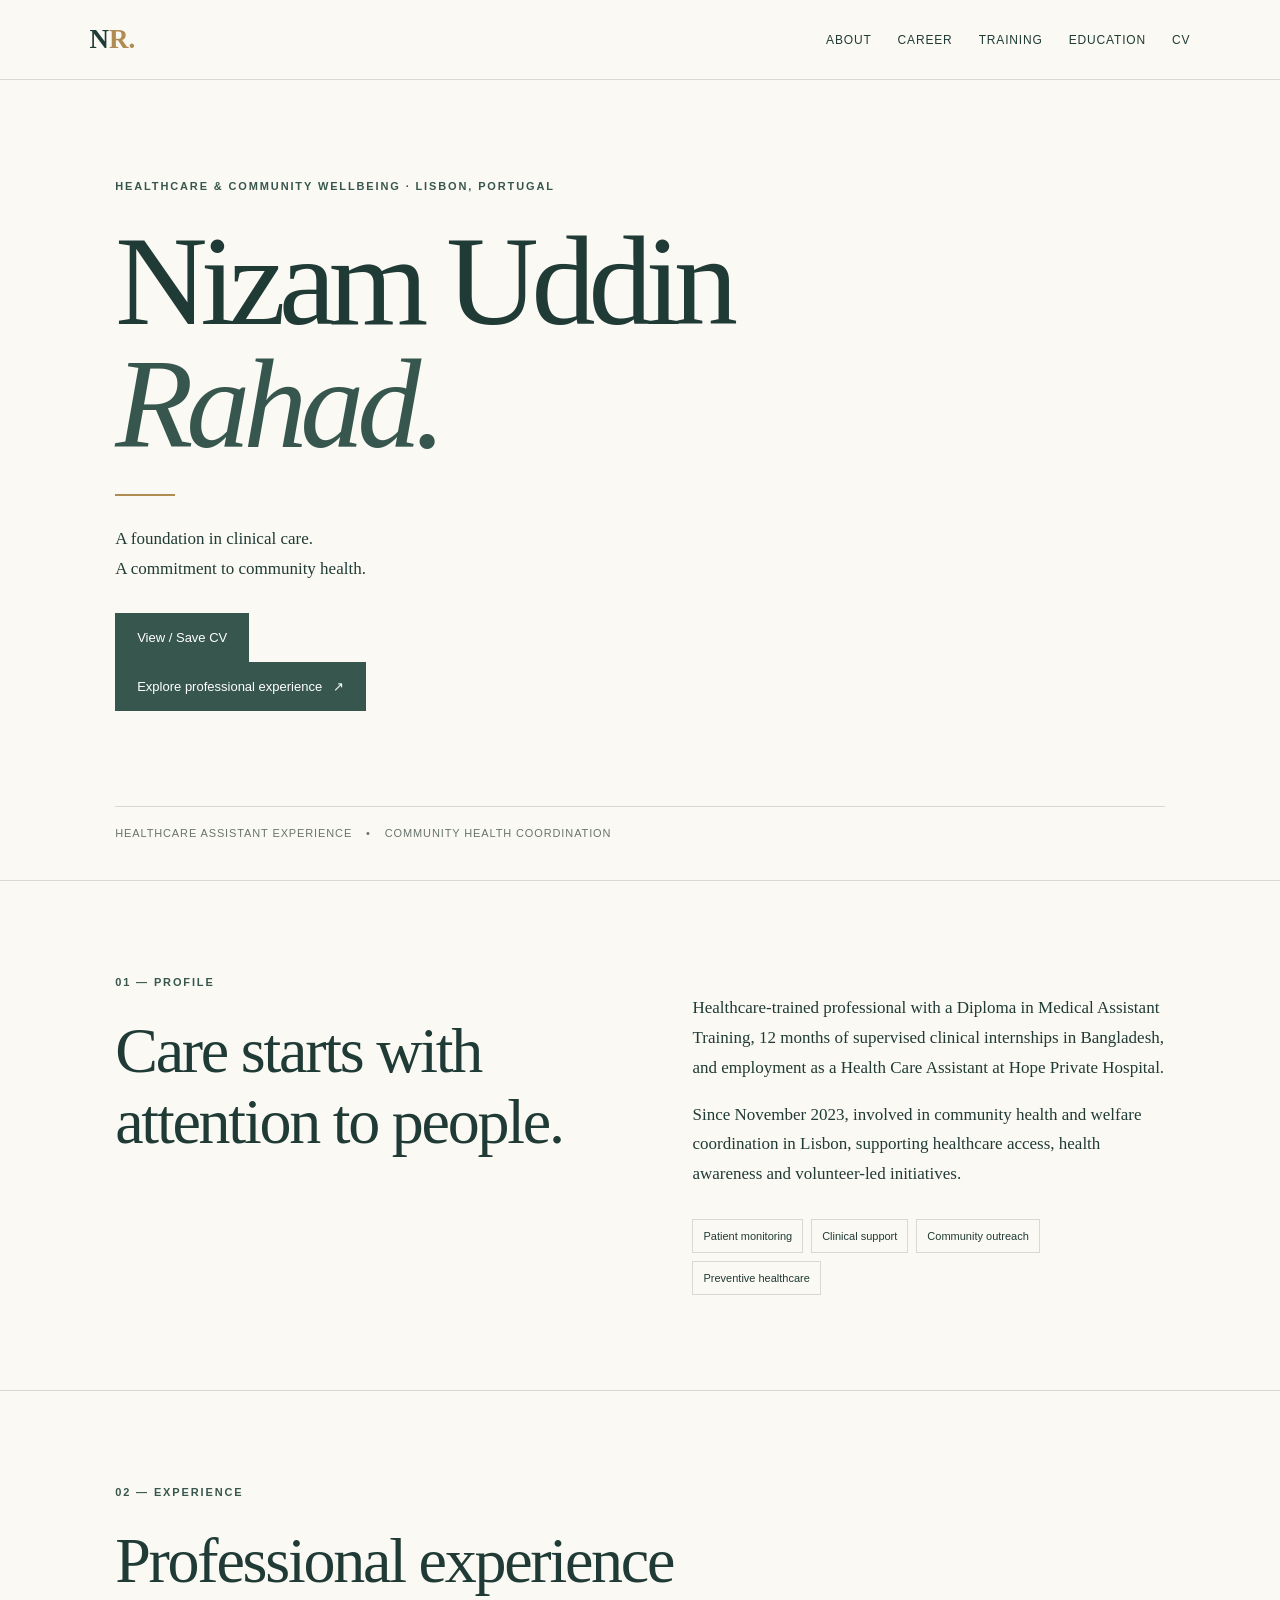
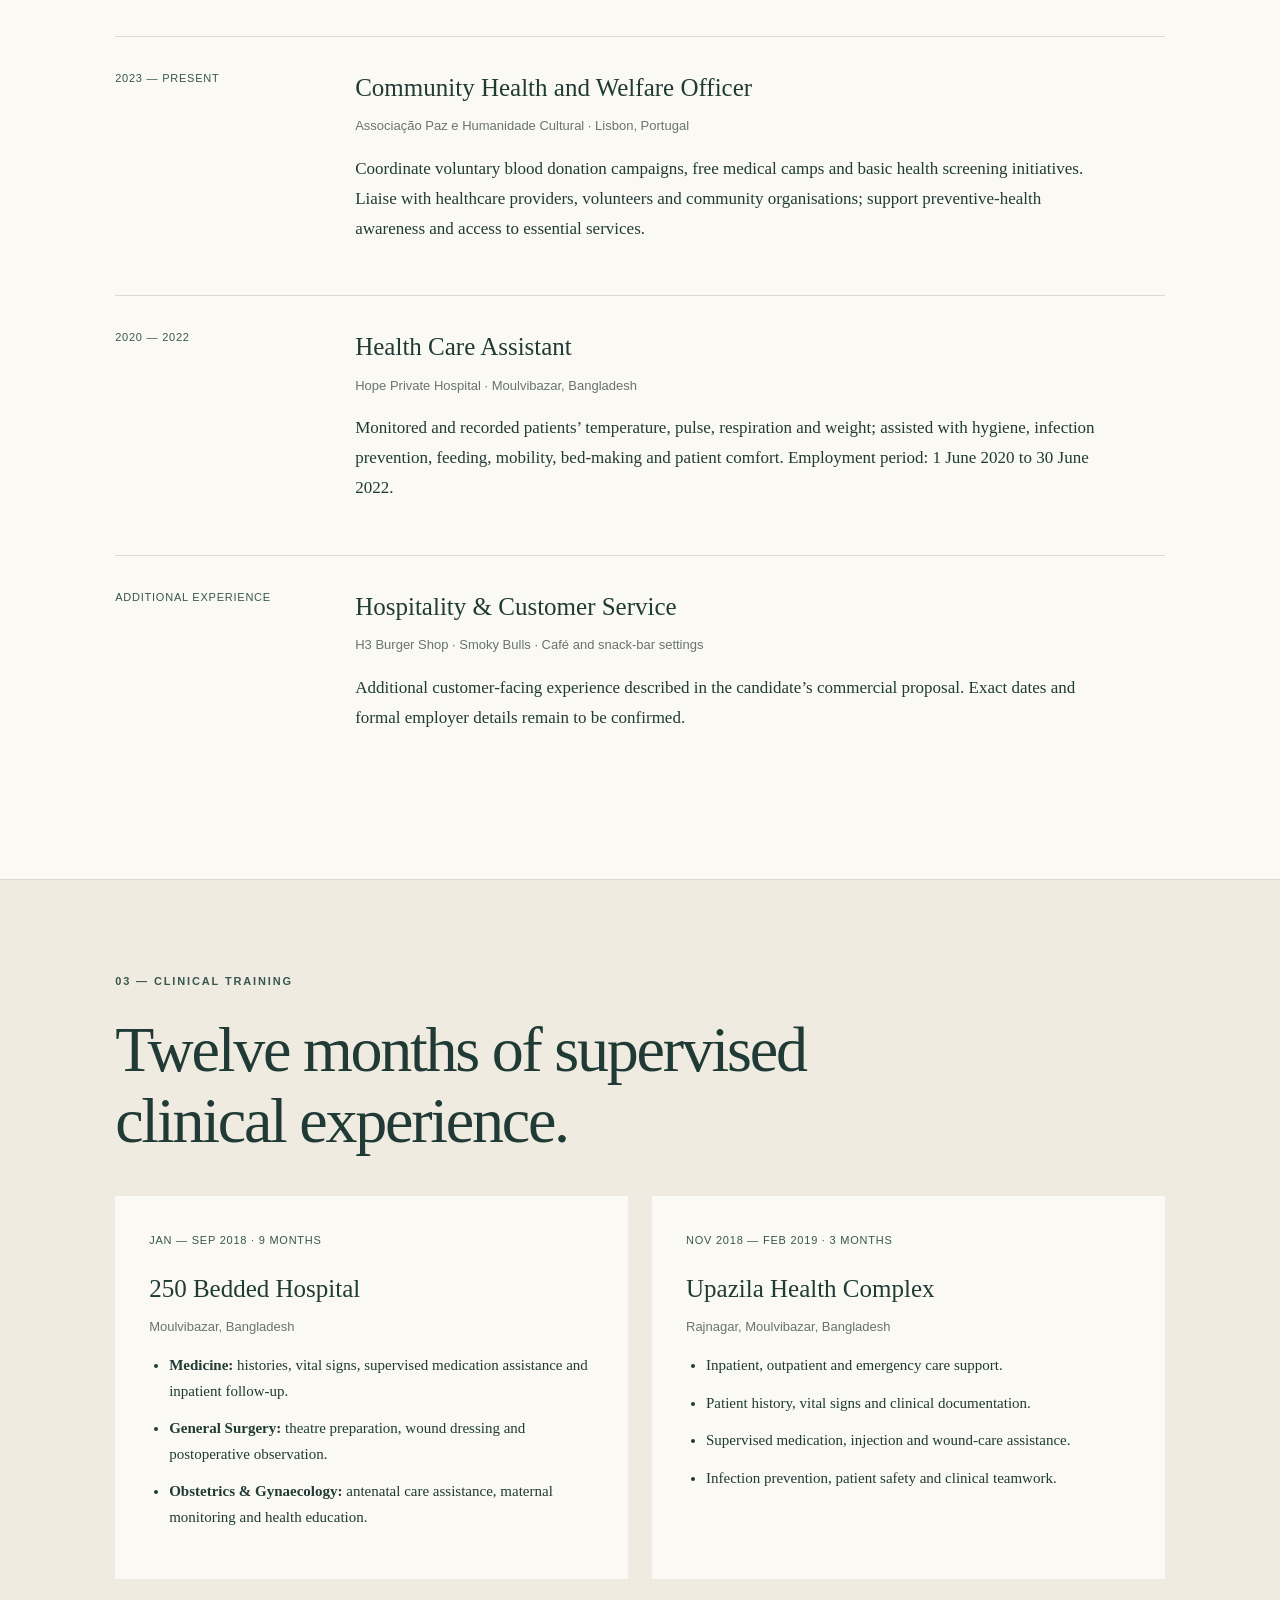
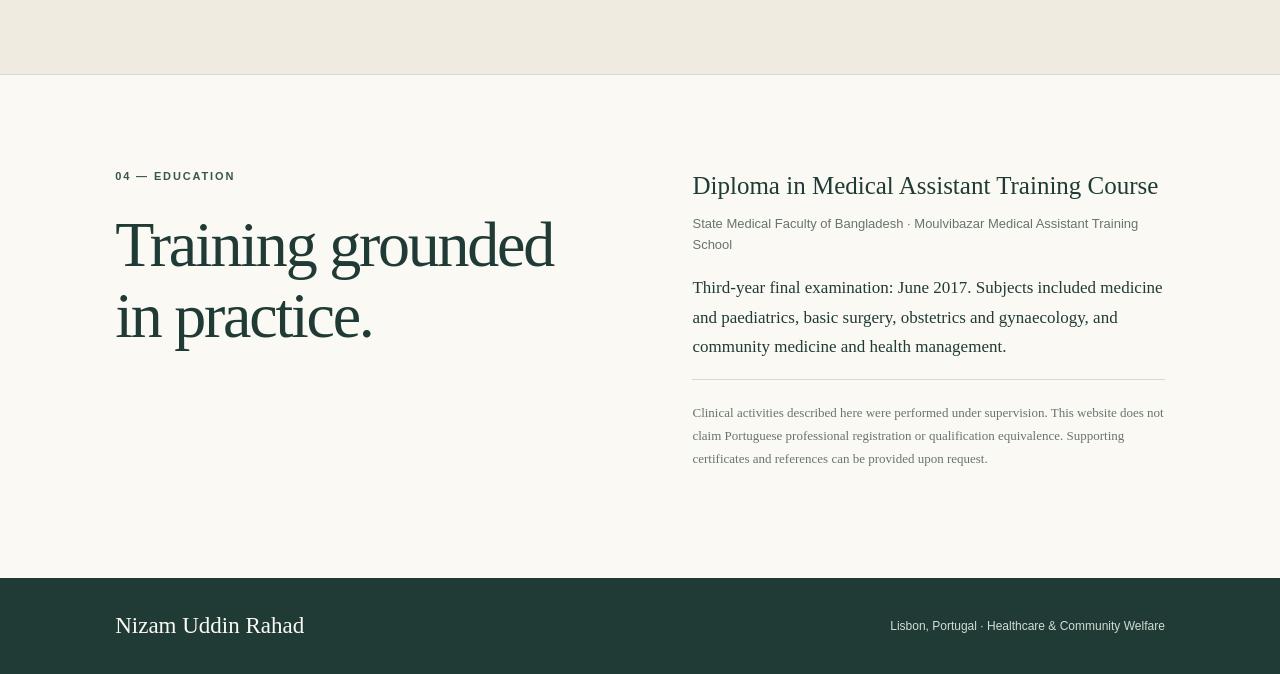
==== index.html @ 4a331ac1 "Add CV link to main navigation" ====
<!doctype html><html lang="en"><head><meta charset="utf-8"><meta name="viewport" content="width=device-width,initial-scale=1"><title>Nizam Uddin Rahad | Healthcare & Community Welfare</title><meta name="description" content="Professional profile of Nizam Uddin Rahad, healthcare assistant and community welfare professional in Lisbon."><link rel="stylesheet" href="styles.css"></head><body><header><a class="logo" href="#">N<span>R.</span></a><nav><a href="#about">About</a><a href="#career">Career</a><a href="#training">Training</a><a href="#education">Education</a><a href="cv.html">CV</a></nav></header><main><section class="hero"><p class="overline">HEALTHCARE & COMMUNITY WELLBEING · LISBON, PORTUGAL</p><h1>Nizam Uddin<br><em>Rahad.</em></h1><div class="accent"></div><p class="intro">A foundation in clinical care.<br>A commitment to community health.</p><a class="button" href="cv.html">View / Save CV</a><a class="button" href="#career">Explore professional experience &nbsp; ↗</a><p class="hero-bottom">HEALTHCARE ASSISTANT EXPERIENCE <span>•</span> COMMUNITY HEALTH COORDINATION</p></section><section id="about" class="split"><div><p class="overline">01 — PROFILE</p><h2>Care starts with<br>attention to people.</h2></div><div><p>Healthcare-trained professional with a Diploma in Medical Assistant Training, 12 months of supervised clinical internships in Bangladesh, and employment as a Health Care Assistant at Hope Private Hospital.</p><p>Since November 2023, involved in community health and welfare coordination in Lisbon, supporting healthcare access, health awareness and volunteer-led initiatives.</p><div class="tags"><span>Patient monitoring</span><span>Clinical support</span><span>Community outreach</span><span>Preventive healthcare</span></div></div></section><section id="career"><p class="overline">02 — EXPERIENCE</p><h2>Professional experience</h2><div class="entry"><time>2023 — PRESENT</time><div><h3>Community Health and Welfare Officer</h3><p class="sub">Associação Paz e Humanidade Cultural · Lisbon, Portugal</p><p>Coordinate voluntary blood donation campaigns, free medical camps and basic health screening initiatives. Liaise with healthcare providers, volunteers and community organisations; support preventive-health awareness and access to essential services.</p></div></div><div class="entry"><time>2020 — 2022</time><div><h3>Health Care Assistant</h3><p class="sub">Hope Private Hospital · Moulvibazar, Bangladesh</p><p>Monitored and recorded patients’ temperature, pulse, respiration and weight; assisted with hygiene, infection prevention, feeding, mobility, bed-making and patient comfort. Employment period: 1 June 2020 to 30 June 2022.</p></div></div><div class="entry"><time>ADDITIONAL EXPERIENCE</time><div><h3>Hospitality & Customer Service</h3><p class="sub">H3 Burger Shop · Smoky Bulls · Café and snack-bar settings</p><p>Additional customer-facing experience described in the candidate’s commercial proposal. Exact dates and formal employer details remain to be confirmed.</p></div></div></section><section id="training" class="warm"><p class="overline">03 — CLINICAL TRAINING</p><h2>Twelve months of supervised<br>clinical experience.</h2><div class="cards"><article><time>JAN — SEP 2018 · 9 MONTHS</time><h3>250 Bedded Hospital</h3><p class="sub">Moulvibazar, Bangladesh</p><ul><li><b>Medicine:</b> histories, vital signs, supervised medication assistance and inpatient follow-up.</li><li><b>General Surgery:</b> theatre preparation, wound dressing and postoperative observation.</li><li><b>Obstetrics & Gynaecology:</b> antenatal care assistance, maternal monitoring and health education.</li></ul></article><article><time>NOV 2018 — FEB 2019 · 3 MONTHS</time><h3>Upazila Health Complex</h3><p class="sub">Rajnagar, Moulvibazar, Bangladesh</p><ul><li>Inpatient, outpatient and emergency care support.</li><li>Patient history, vital signs and clinical documentation.</li><li>Supervised medication, injection and wound-care assistance.</li><li>Infection prevention, patient safety and clinical teamwork.</li></ul></article></div></section><section id="education" class="split"><div><p class="overline">04 — EDUCATION</p><h2>Training grounded<br>in practice.</h2></div><div><h3>Diploma in Medical Assistant Training Course</h3><p class="sub">State Medical Faculty of Bangladesh · Moulvibazar Medical Assistant Training School</p><p>Third-year final examination: June 2017. Subjects included medicine and paediatrics, basic surgery, obstetrics and gynaecology, and community medicine and health management.</p><p class="disclaimer">Clinical activities described here were performed under supervision. This website does not claim Portuguese professional registration or qualification equivalence. Supporting certificates and references can be provided upon request.</p></div></section></main><footer><strong>Nizam Uddin Rahad</strong><span>Lisbon, Portugal · Healthcare & Community Welfare</span></footer></body></html>
---- styles.css ----
:root{--ink:#203b35;--green:#37574e;--paper:#fbf9f4;--cream:#f0ebe0;--gold:#b08b52;--line:#d9d8d1;--muted:#68746e}*{box-sizing:border-box}html{scroll-behavior:smooth}body{margin:0;background:var(--paper);color:var(--ink);font-family:Georgia,"Times New Roman",serif}a{text-decoration:none;color:inherit}header{padding:24px 7%;display:flex;align-items:center;justify-content:space-between;border-bottom:1px solid var(--line)}.logo{font-size:27px;font-weight:bold}.logo span{color:var(--gold)}nav{display:flex;gap:26px;font:12px Arial,sans-serif;text-transform:uppercase;letter-spacing:.07em}nav a:hover{color:var(--gold)}.hero{padding:100px 9% 30px;min-height:690px;display:flex;flex-direction:column;align-items:flex-start;justify-content:center}.overline{font:11px Arial,sans-serif;letter-spacing:.17em;font-weight:bold;color:var(--green);margin:0 0 28px}.hero h1{font-size:clamp(68px,10vw,135px);font-weight:normal;line-height:.96;letter-spacing:-.055em;margin:0 0 28px}.hero h1 em{color:var(--green);font-weight:normal}.accent{width:60px;height:2px;background:var(--gold)}.intro{font-size:clamp(20px,2.5vw,29px);line-height:1.4;margin:28px 0 30px}.button{font:13px Arial,sans-serif;background:var(--green);color:white;padding:17px 22px}.hero-bottom{width:100%;margin-top:95px;border-top:1px solid var(--line);padding-top:20px;color:var(--muted);font:11px Arial,sans-serif;letter-spacing:.08em}.hero-bottom span{padding:0 10px}section:not(.hero){padding:95px 9%;border-top:1px solid var(--line)}.split{display:grid;grid-template-columns:1fr 1fr;gap:10%}h2{font-size:clamp(38px,5vw,65px);line-height:1.1;letter-spacing:-.035em;font-weight:normal;margin:0 0 40px}h3{font-size:25px;line-height:1.25;font-weight:normal;margin:0 0 8px}section p:not(.overline):not(.sub):not(.hero-bottom){font-size:17px;line-height:1.75}section .sub{font:13px Arial,sans-serif;color:var(--muted);line-height:1.6}.tags{display:flex;gap:8px;flex-wrap:wrap;margin-top:30px}.tags span{border:1px solid var(--line);padding:10px;font:11px Arial,sans-serif}.entry{border-top:1px solid var(--line);display:grid;grid-template-columns:190px 1fr;gap:50px;padding:35px 0}.entry time,.cards time{font:11px Arial,sans-serif;color:var(--green);letter-spacing:.07em}.entry p:not(.sub){max-width:750px}.warm{background:var(--cream)}.cards{display:grid;grid-template-columns:1fr 1fr;gap:24px}.cards article{background:var(--paper);padding:34px}.cards h3{margin-top:25px}.cards ul{font-size:15px;line-height:1.7;padding-left:20px}.cards li{margin:12px 0}.disclaimer{border-top:1px solid var(--line);padding-top:22px;font-size:13px!important;color:var(--muted)}footer{background:var(--ink);color:var(--paper);padding:35px 9%;display:flex;justify-content:space-between;gap:20px;align-items:center}footer strong{font-size:23px;font-weight:normal}footer span{font:12px Arial,sans-serif;color:#d3dbd6}@media(max-width:720px){header{padding:20px 6%}nav{gap:12px;font-size:10px}.hero{min-height:600px;padding:75px 6% 25px}.hero-bottom{margin-top:65px}section:not(.hero){padding:70px 6%}.split,.cards,.entry{grid-template-columns:1fr;gap:20px}.entry{gap:12px}footer{flex-direction:column;align-items:flex-start}}
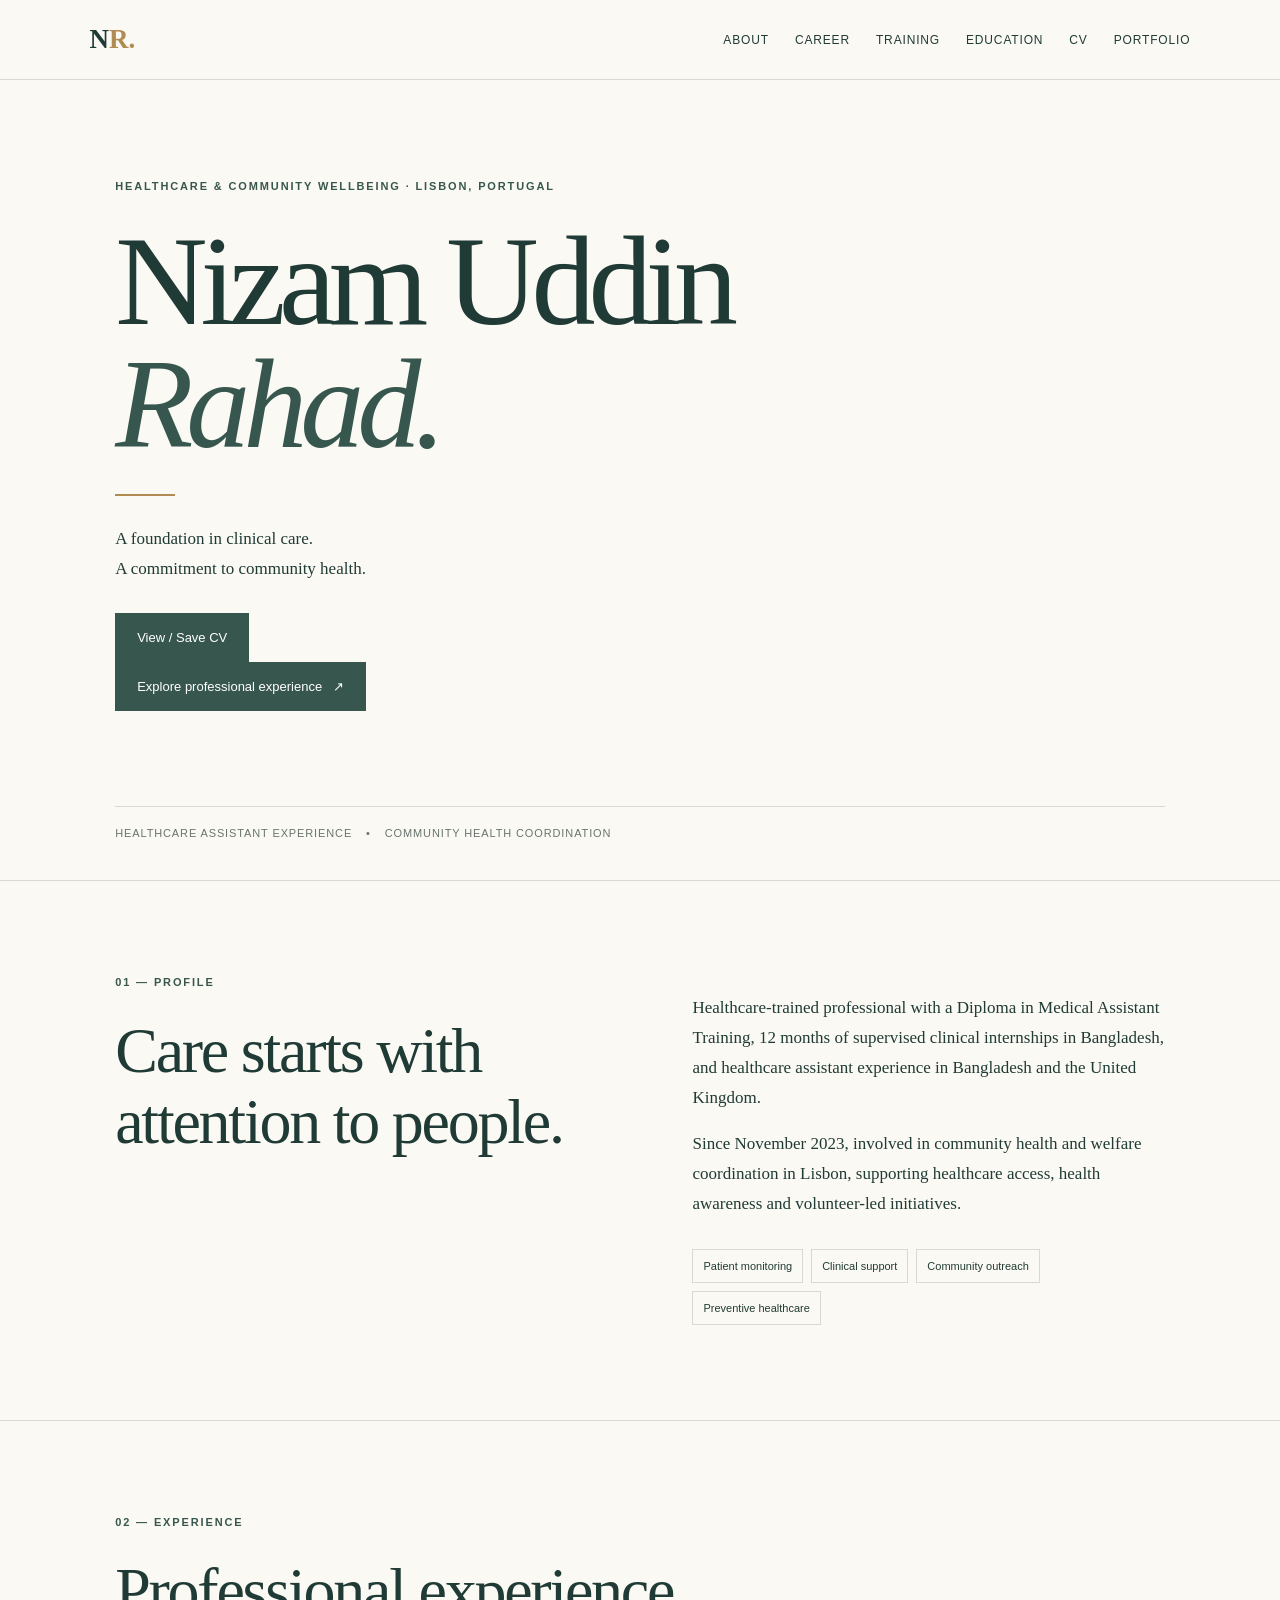
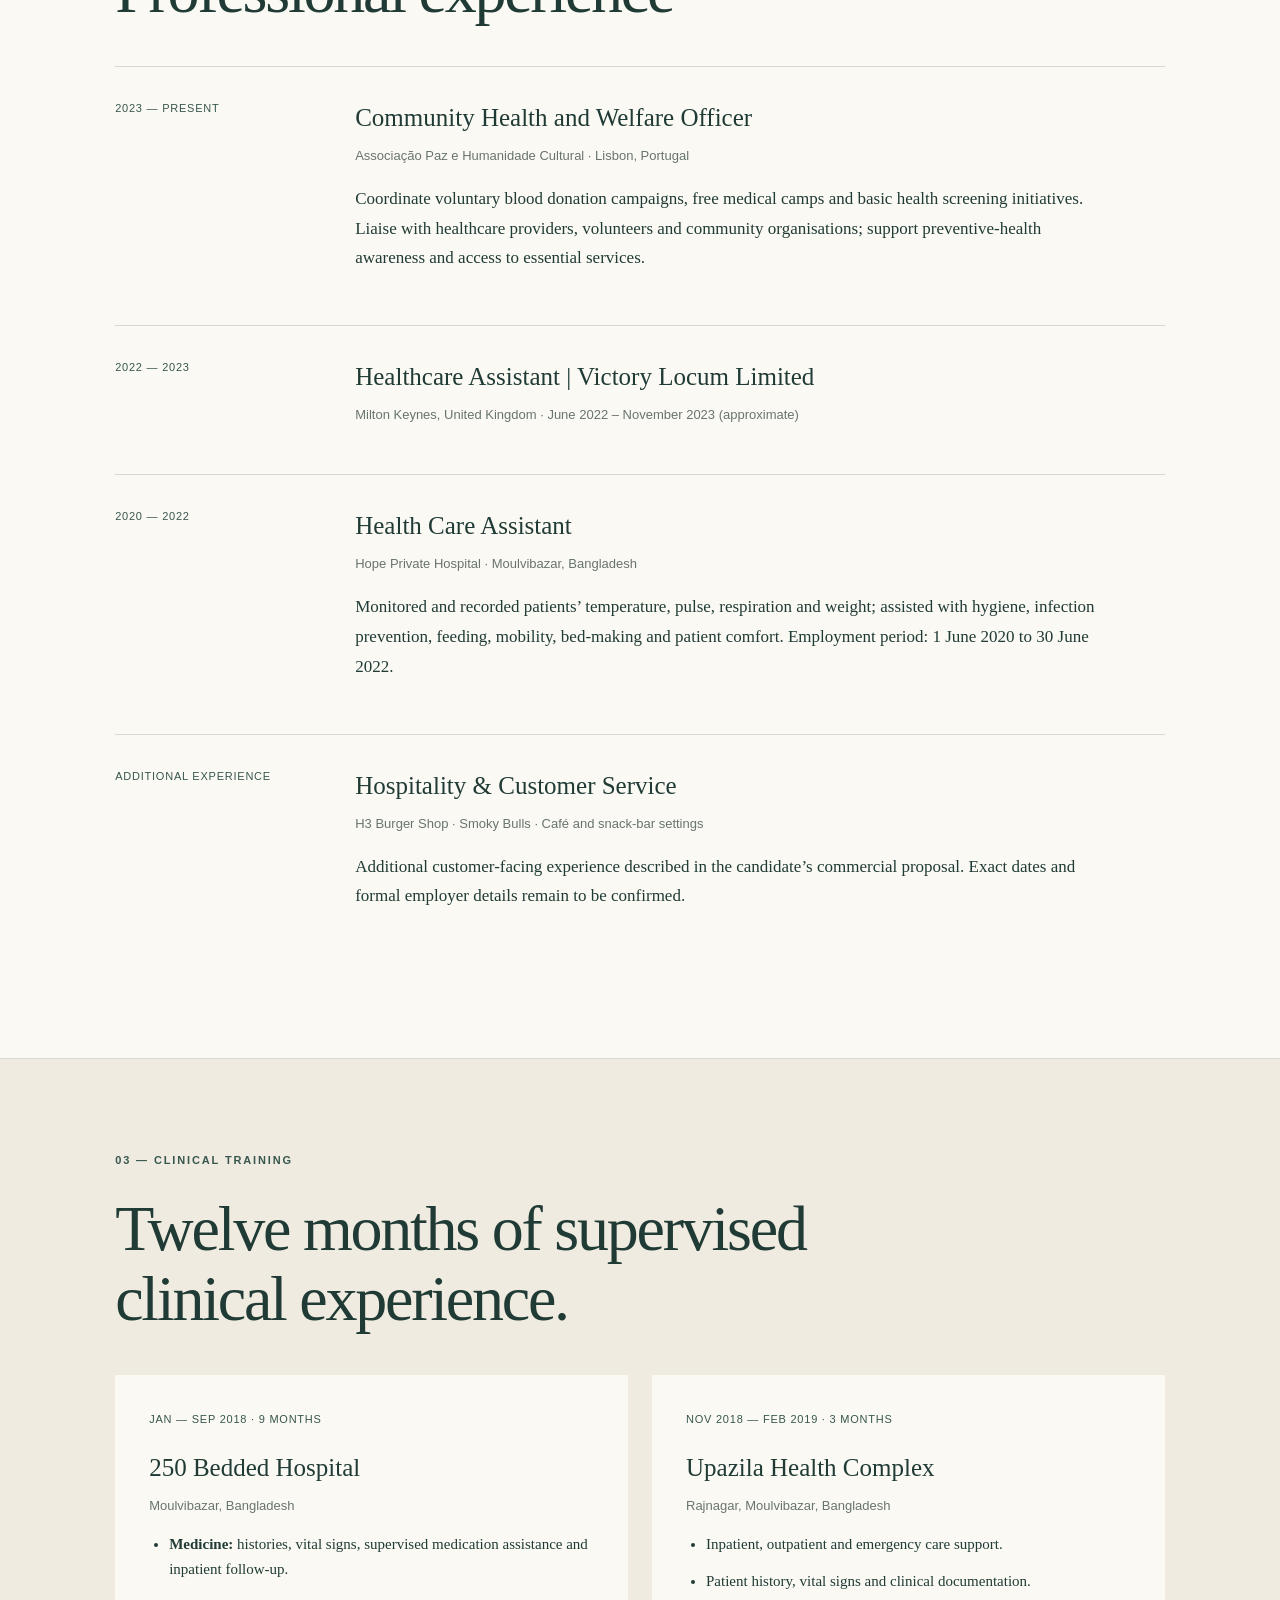
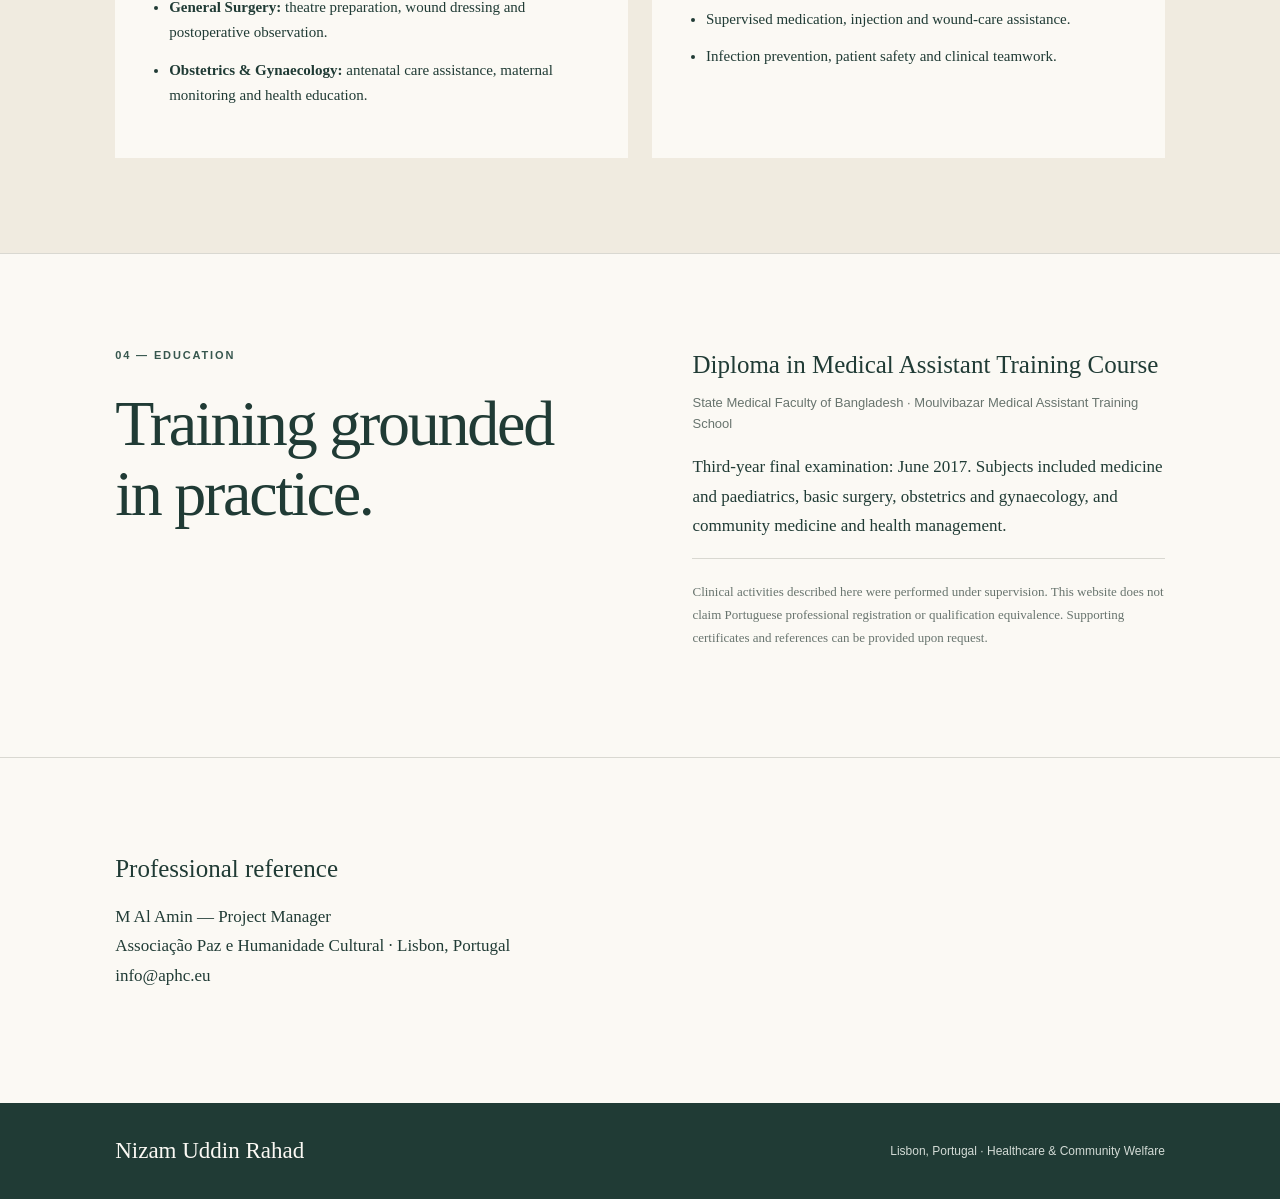
==== commit fe7bd545: "Add UK healthcare experience and professional reference" ====
--- a/index.html
+++ b/index.html
@@ -1 +1 @@
-<!doctype html><html lang="en"><head><meta charset="utf-8"><meta name="viewport" content="width=device-width,initial-scale=1"><title>Nizam Uddin Rahad | Healthcare & Community Welfare</title><meta name="description" content="Professional profile of Nizam Uddin Rahad, healthcare assistant and community welfare professional in Lisbon."><link rel="stylesheet" href="styles.css"></head><body><header><a class="logo" href="#">N<span>R.</span></a><nav><a href="#about">About</a><a href="#career">Career</a><a href="#training">Training</a><a href="#education">Education</a><a href="cv.html">CV</a></nav></header><main><section class="hero"><p class="overline">HEALTHCARE & COMMUNITY WELLBEING · LISBON, PORTUGAL</p><h1>Nizam Uddin<br><em>Rahad.</em></h1><div class="accent"></div><p class="intro">A foundation in clinical care.<br>A commitment to community health.</p><a class="button" href="cv.html">View / Save CV</a><a class="button" href="#career">Explore professional experience &nbsp; ↗</a><p class="hero-bottom">HEALTHCARE ASSISTANT EXPERIENCE <span>•</span> COMMUNITY HEALTH COORDINATION</p></section><section id="about" class="split"><div><p class="overline">01 — PROFILE</p><h2>Care starts with<br>attention to people.</h2></div><div><p>Healthcare-trained professional with a Diploma in Medical Assistant Training, 12 months of supervised clinical internships in Bangladesh, and employment as a Health Care Assistant at Hope Private Hospital.</p><p>Since November 2023, involved in community health and welfare coordination in Lisbon, supporting healthcare access, health awareness and volunteer-led initiatives.</p><div class="tags"><span>Patient monitoring</span><span>Clinical support</span><span>Community outreach</span><span>Preventive healthcare</span></div></div></section><section id="career"><p class="overline">02 — EXPERIENCE</p><h2>Professional experience</h2><div class="entry"><time>2023 — PRESENT</time><div><h3>Community Health and Welfare Officer</h3><p class="sub">Associação Paz e Humanidade Cultural · Lisbon, Portugal</p><p>Coordinate voluntary blood donation campaigns, free medical camps and basic health screening initiatives. Liaise with healthcare providers, volunteers and community organisations; support preventive-health awareness and access to essential services.</p></div></div><div class="entry"><time>2020 — 2022</time><div><h3>Health Care Assistant</h3><p class="sub">Hope Private Hospital · Moulvibazar, Bangladesh</p><p>Monitored and recorded patients’ temperature, pulse, respiration and weight; assisted with hygiene, infection prevention, feeding, mobility, bed-making and patient comfort. Employment period: 1 June 2020 to 30 June 2022.</p></div></div><div class="entry"><time>ADDITIONAL EXPERIENCE</time><div><h3>Hospitality & Customer Service</h3><p class="sub">H3 Burger Shop · Smoky Bulls · Café and snack-bar settings</p><p>Additional customer-facing experience described in the candidate’s commercial proposal. Exact dates and formal employer details remain to be confirmed.</p></div></div></section><section id="training" class="warm"><p class="overline">03 — CLINICAL TRAINING</p><h2>Twelve months of supervised<br>clinical experience.</h2><div class="cards"><article><time>JAN — SEP 2018 · 9 MONTHS</time><h3>250 Bedded Hospital</h3><p class="sub">Moulvibazar, Bangladesh</p><ul><li><b>Medicine:</b> histories, vital signs, supervised medication assistance and inpatient follow-up.</li><li><b>General Surgery:</b> theatre preparation, wound dressing and postoperative observation.</li><li><b>Obstetrics & Gynaecology:</b> antenatal care assistance, maternal monitoring and health education.</li></ul></article><article><time>NOV 2018 — FEB 2019 · 3 MONTHS</time><h3>Upazila Health Complex</h3><p class="sub">Rajnagar, Moulvibazar, Bangladesh</p><ul><li>Inpatient, outpatient and emergency care support.</li><li>Patient history, vital signs and clinical documentation.</li><li>Supervised medication, injection and wound-care assistance.</li><li>Infection prevention, patient safety and clinical teamwork.</li></ul></article></div></section><section id="education" class="split"><div><p class="overline">04 — EDUCATION</p><h2>Training grounded<br>in practice.</h2></div><div><h3>Diploma in Medical Assistant Training Course</h3><p class="sub">State Medical Faculty of Bangladesh · Moulvibazar Medical Assistant Training School</p><p>Third-year final examination: June 2017. Subjects included medicine and paediatrics, basic surgery, obstetrics and gynaecology, and community medicine and health management.</p><p class="disclaimer">Clinical activities described here were performed under supervision. This website does not claim Portuguese professional registration or qualification equivalence. Supporting certificates and references can be provided upon request.</p></div></section></main><footer><strong>Nizam Uddin Rahad</strong><span>Lisbon, Portugal · Healthcare & Community Welfare</span></footer></body></html>+<!doctype html><html lang="en"><head><meta charset="utf-8"><meta name="viewport" content="width=device-width,initial-scale=1"><title>Nizam Uddin Rahad | Healthcare & Community Welfare</title><meta name="description" content="Professional profile of Nizam Uddin Rahad, healthcare assistant and community welfare professional in Lisbon."><link rel="stylesheet" href="styles.css"></head><body><header><a class="logo" href="#">N<span>R.</span></a><nav><a href="#about">About</a><a href="#career">Career</a><a href="#training">Training</a><a href="#education">Education</a><a href="cv.html">CV</a><a href="portfolio.html">Portfolio</a></nav></header><main><section class="hero"><p class="overline">HEALTHCARE & COMMUNITY WELLBEING · LISBON, PORTUGAL</p><h1>Nizam Uddin<br><em>Rahad.</em></h1><div class="accent"></div><p class="intro">A foundation in clinical care.<br>A commitment to community health.</p><a class="button" href="cv.html">View / Save CV</a><a class="button" href="#career">Explore professional experience &nbsp; ↗</a><p class="hero-bottom">HEALTHCARE ASSISTANT EXPERIENCE <span>•</span> COMMUNITY HEALTH COORDINATION</p></section><section id="about" class="split"><div><p class="overline">01 — PROFILE</p><h2>Care starts with<br>attention to people.</h2></div><div><p>Healthcare-trained professional with a Diploma in Medical Assistant Training, 12 months of supervised clinical internships in Bangladesh, and healthcare assistant experience in Bangladesh and the United Kingdom.</p><p>Since November 2023, involved in community health and welfare coordination in Lisbon, supporting healthcare access, health awareness and volunteer-led initiatives.</p><div class="tags"><span>Patient monitoring</span><span>Clinical support</span><span>Community outreach</span><span>Preventive healthcare</span></div></div></section><section id="career"><p class="overline">02 — EXPERIENCE</p><h2>Professional experience</h2><div class="entry"><time>2023 — PRESENT</time><div><h3>Community Health and Welfare Officer</h3><p class="sub">Associação Paz e Humanidade Cultural · Lisbon, Portugal</p><p>Coordinate voluntary blood donation campaigns, free medical camps and basic health screening initiatives. Liaise with healthcare providers, volunteers and community organisations; support preventive-health awareness and access to essential services.</p></div></div><div class="entry"><time>2022 — 2023</time><div><h3>Healthcare Assistant | Victory Locum Limited</h3><p class="sub">Milton Keynes, United Kingdom · June 2022 – November 2023 (approximate)</p></div></div><div class="entry"><time>2020 — 2022</time><div><h3>Health Care Assistant</h3><p class="sub">Hope Private Hospital · Moulvibazar, Bangladesh</p><p>Monitored and recorded patients’ temperature, pulse, respiration and weight; assisted with hygiene, infection prevention, feeding, mobility, bed-making and patient comfort. Employment period: 1 June 2020 to 30 June 2022.</p></div></div><div class="entry"><time>ADDITIONAL EXPERIENCE</time><div><h3>Hospitality & Customer Service</h3><p class="sub">H3 Burger Shop · Smoky Bulls · Café and snack-bar settings</p><p>Additional customer-facing experience described in the candidate’s commercial proposal. Exact dates and formal employer details remain to be confirmed.</p></div></div></section><section id="training" class="warm"><p class="overline">03 — CLINICAL TRAINING</p><h2>Twelve months of supervised<br>clinical experience.</h2><div class="cards"><article><time>JAN — SEP 2018 · 9 MONTHS</time><h3>250 Bedded Hospital</h3><p class="sub">Moulvibazar, Bangladesh</p><ul><li><b>Medicine:</b> histories, vital signs, supervised medication assistance and inpatient follow-up.</li><li><b>General Surgery:</b> theatre preparation, wound dressing and postoperative observation.</li><li><b>Obstetrics & Gynaecology:</b> antenatal care assistance, maternal monitoring and health education.</li></ul></article><article><time>NOV 2018 — FEB 2019 · 3 MONTHS</time><h3>Upazila Health Complex</h3><p class="sub">Rajnagar, Moulvibazar, Bangladesh</p><ul><li>Inpatient, outpatient and emergency care support.</li><li>Patient history, vital signs and clinical documentation.</li><li>Supervised medication, injection and wound-care assistance.</li><li>Infection prevention, patient safety and clinical teamwork.</li></ul></article></div></section><section id="education" class="split"><div><p class="overline">04 — EDUCATION</p><h2>Training grounded<br>in practice.</h2></div><div><h3>Diploma in Medical Assistant Training Course</h3><p class="sub">State Medical Faculty of Bangladesh · Moulvibazar Medical Assistant Training School</p><p>Third-year final examination: June 2017. Subjects included medicine and paediatrics, basic surgery, obstetrics and gynaecology, and community medicine and health management.</p><p class="disclaimer">Clinical activities described here were performed under supervision. This website does not claim Portuguese professional registration or qualification equivalence. Supporting certificates and references can be provided upon request.</p></div></section><section id="references"><h3>Professional reference</h3><p>M Al Amin — Project Manager<br>Associação Paz e Humanidade Cultural · Lisbon, Portugal<br><a href="mailto:info@aphc.eu">info@aphc.eu</a></p></section></main><footer><strong>Nizam Uddin Rahad</strong><span>Lisbon, Portugal · Healthcare & Community Welfare</span></footer></body></html>
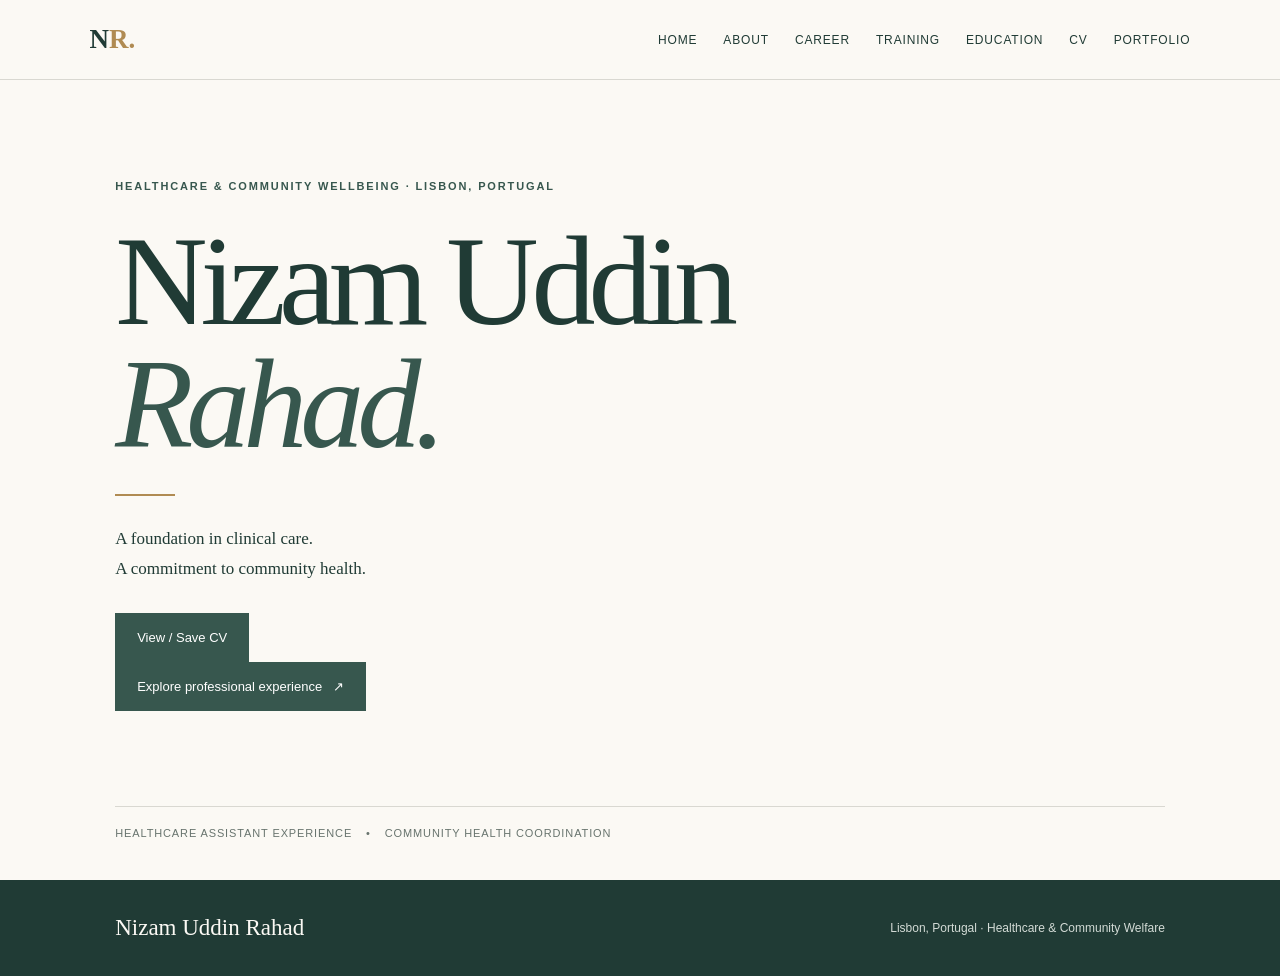
==== commit f8028850: "Convert homepage to multi-page navigation" ====
--- a/index.html
+++ b/index.html
@@ -1 +1 @@
-<!doctype html><html lang="en"><head><meta charset="utf-8"><meta name="viewport" content="width=device-width,initial-scale=1"><title>Nizam Uddin Rahad | Healthcare & Community Welfare</title><meta name="description" content="Professional profile of Nizam Uddin Rahad, healthcare assistant and community welfare professional in Lisbon."><link rel="stylesheet" href="styles.css"></head><body><header><a class="logo" href="#">N<span>R.</span></a><nav><a href="#about">About</a><a href="#career">Career</a><a href="#training">Training</a><a href="#education">Education</a><a href="cv.html">CV</a><a href="portfolio.html">Portfolio</a></nav></header><main><section class="hero"><p class="overline">HEALTHCARE & COMMUNITY WELLBEING · LISBON, PORTUGAL</p><h1>Nizam Uddin<br><em>Rahad.</em></h1><div class="accent"></div><p class="intro">A foundation in clinical care.<br>A commitment to community health.</p><a class="button" href="cv.html">View / Save CV</a><a class="button" href="#career">Explore professional experience &nbsp; ↗</a><p class="hero-bottom">HEALTHCARE ASSISTANT EXPERIENCE <span>•</span> COMMUNITY HEALTH COORDINATION</p></section><section id="about" class="split"><div><p class="overline">01 — PROFILE</p><h2>Care starts with<br>attention to people.</h2></div><div><p>Healthcare-trained professional with a Diploma in Medical Assistant Training, 12 months of supervised clinical internships in Bangladesh, and healthcare assistant experience in Bangladesh and the United Kingdom.</p><p>Since November 2023, involved in community health and welfare coordination in Lisbon, supporting healthcare access, health awareness and volunteer-led initiatives.</p><div class="tags"><span>Patient monitoring</span><span>Clinical support</span><span>Community outreach</span><span>Preventive healthcare</span></div></div></section><section id="career"><p class="overline">02 — EXPERIENCE</p><h2>Professional experience</h2><div class="entry"><time>2023 — PRESENT</time><div><h3>Community Health and Welfare Officer</h3><p class="sub">Associação Paz e Humanidade Cultural · Lisbon, Portugal</p><p>Coordinate voluntary blood donation campaigns, free medical camps and basic health screening initiatives. Liaise with healthcare providers, volunteers and community organisations; support preventive-health awareness and access to essential services.</p></div></div><div class="entry"><time>2022 — 2023</time><div><h3>Healthcare Assistant | Victory Locum Limited</h3><p class="sub">Milton Keynes, United Kingdom · June 2022 – November 2023 (approximate)</p></div></div><div class="entry"><time>2020 — 2022</time><div><h3>Health Care Assistant</h3><p class="sub">Hope Private Hospital · Moulvibazar, Bangladesh</p><p>Monitored and recorded patients’ temperature, pulse, respiration and weight; assisted with hygiene, infection prevention, feeding, mobility, bed-making and patient comfort. Employment period: 1 June 2020 to 30 June 2022.</p></div></div><div class="entry"><time>ADDITIONAL EXPERIENCE</time><div><h3>Hospitality & Customer Service</h3><p class="sub">H3 Burger Shop · Smoky Bulls · Café and snack-bar settings</p><p>Additional customer-facing experience described in the candidate’s commercial proposal. Exact dates and formal employer details remain to be confirmed.</p></div></div></section><section id="training" class="warm"><p class="overline">03 — CLINICAL TRAINING</p><h2>Twelve months of supervised<br>clinical experience.</h2><div class="cards"><article><time>JAN — SEP 2018 · 9 MONTHS</time><h3>250 Bedded Hospital</h3><p class="sub">Moulvibazar, Bangladesh</p><ul><li><b>Medicine:</b> histories, vital signs, supervised medication assistance and inpatient follow-up.</li><li><b>General Surgery:</b> theatre preparation, wound dressing and postoperative observation.</li><li><b>Obstetrics & Gynaecology:</b> antenatal care assistance, maternal monitoring and health education.</li></ul></article><article><time>NOV 2018 — FEB 2019 · 3 MONTHS</time><h3>Upazila Health Complex</h3><p class="sub">Rajnagar, Moulvibazar, Bangladesh</p><ul><li>Inpatient, outpatient and emergency care support.</li><li>Patient history, vital signs and clinical documentation.</li><li>Supervised medication, injection and wound-care assistance.</li><li>Infection prevention, patient safety and clinical teamwork.</li></ul></article></div></section><section id="education" class="split"><div><p class="overline">04 — EDUCATION</p><h2>Training grounded<br>in practice.</h2></div><div><h3>Diploma in Medical Assistant Training Course</h3><p class="sub">State Medical Faculty of Bangladesh · Moulvibazar Medical Assistant Training School</p><p>Third-year final examination: June 2017. Subjects included medicine and paediatrics, basic surgery, obstetrics and gynaecology, and community medicine and health management.</p><p class="disclaimer">Clinical activities described here were performed under supervision. This website does not claim Portuguese professional registration or qualification equivalence. Supporting certificates and references can be provided upon request.</p></div></section><section id="references"><h3>Professional reference</h3><p>M Al Amin — Project Manager<br>Associação Paz e Humanidade Cultural · Lisbon, Portugal<br><a href="mailto:info@aphc.eu">info@aphc.eu</a></p></section></main><footer><strong>Nizam Uddin Rahad</strong><span>Lisbon, Portugal · Healthcare & Community Welfare</span></footer></body></html>+<!doctype html><html lang="en"><head><meta charset="utf-8"><meta name="viewport" content="width=device-width,initial-scale=1"><title>Nizam Uddin Rahad | Healthcare & Community Welfare</title><meta name="description" content="Professional profile of Nizam Uddin Rahad, healthcare assistant and community welfare professional in Lisbon."><link rel="stylesheet" href="styles.css"></head><body><header><a class="logo" href="index.html">N<span>R.</span></a><nav><a href="index.html">Home</a><a href="about.html">About</a><a href="career.html">Career</a><a href="training.html">Training</a><a href="education.html">Education</a><a href="cv.html">CV</a><a href="portfolio.html">Portfolio</a></nav></header><main><section class="hero"><p class="overline">HEALTHCARE & COMMUNITY WELLBEING · LISBON, PORTUGAL</p><h1>Nizam Uddin<br><em>Rahad.</em></h1><div class="accent"></div><p class="intro">A foundation in clinical care.<br>A commitment to community health.</p><a class="button" href="cv.html">View / Save CV</a><a class="button" href="career.html">Explore professional experience &nbsp; ↗</a><p class="hero-bottom">HEALTHCARE ASSISTANT EXPERIENCE <span>•</span> COMMUNITY HEALTH COORDINATION</p></section></main><footer><strong>Nizam Uddin Rahad</strong><span>Lisbon, Portugal · Healthcare & Community Welfare</span></footer></body></html>
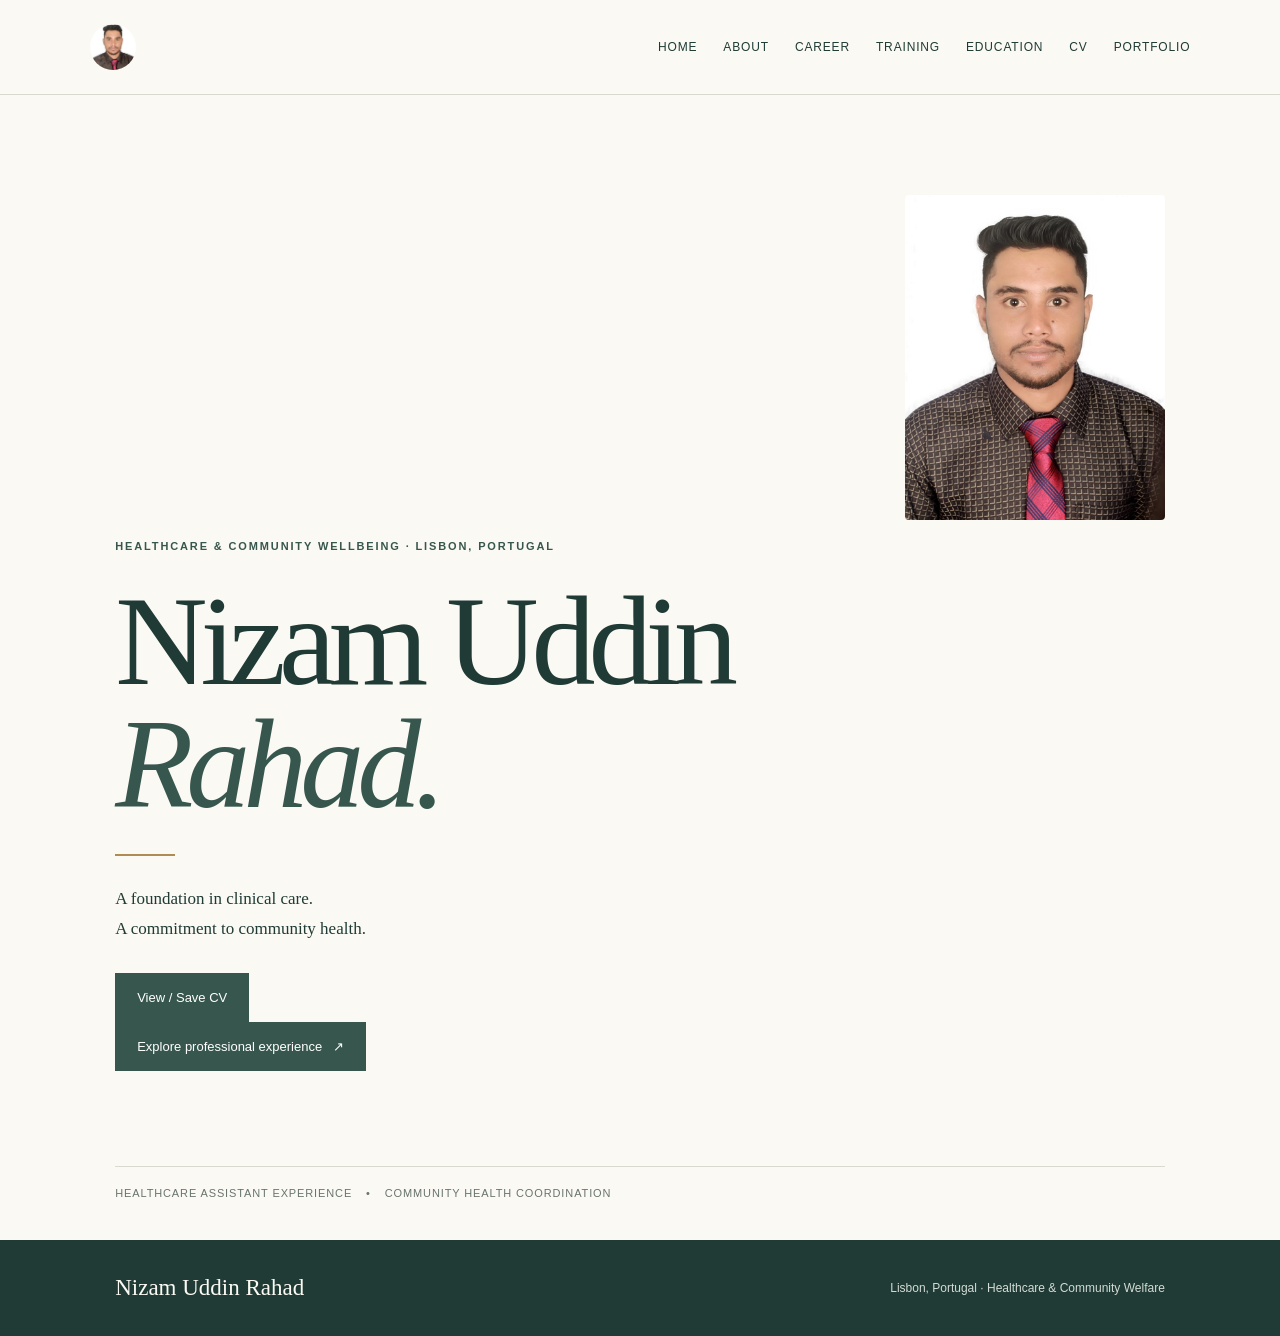
==== commit c13d3c03: "Use uploaded portrait on index.html" ====
--- a/index.html
+++ b/index.html
@@ -1 +1 @@
-<!doctype html><html lang="en"><head><meta charset="utf-8"><meta name="viewport" content="width=device-width,initial-scale=1"><title>Nizam Uddin Rahad | Healthcare & Community Welfare</title><meta name="description" content="Professional profile of Nizam Uddin Rahad, healthcare assistant and community welfare professional in Lisbon."><link rel="stylesheet" href="styles.css"></head><body><header><a class="logo" href="index.html">N<span>R.</span></a><nav><a href="index.html">Home</a><a href="about.html">About</a><a href="career.html">Career</a><a href="training.html">Training</a><a href="education.html">Education</a><a href="cv.html">CV</a><a href="portfolio.html">Portfolio</a></nav></header><main><section class="hero"><p class="overline">HEALTHCARE & COMMUNITY WELLBEING · LISBON, PORTUGAL</p><h1>Nizam Uddin<br><em>Rahad.</em></h1><div class="accent"></div><p class="intro">A foundation in clinical care.<br>A commitment to community health.</p><a class="button" href="cv.html">View / Save CV</a><a class="button" href="career.html">Explore professional experience &nbsp; ↗</a><p class="hero-bottom">HEALTHCARE ASSISTANT EXPERIENCE <span>•</span> COMMUNITY HEALTH COORDINATION</p></section></main><footer><strong>Nizam Uddin Rahad</strong><span>Lisbon, Portugal · Healthcare & Community Welfare</span></footer></body></html>+<!doctype html><html lang="en"><head><meta charset="utf-8"><meta name="viewport" content="width=device-width,initial-scale=1"><title>Nizam Uddin Rahad | Healthcare & Community Welfare</title><meta name="description" content="Professional profile of Nizam Uddin Rahad, healthcare assistant and community welfare professional in Lisbon."><link rel="stylesheet" href="styles.css"></head><body><header><a class="logo" href="index.html"><img src="WhatsApp%20Image%202026-11-03%20at%2011.22.22%20PM.jpeg" alt="Rahad" style="width:46px;height:46px;object-fit:cover;object-position:center 30%;border-radius:50%;vertical-align:middle"></a><nav><a href="index.html">Home</a><a href="about.html">About</a><a href="career.html">Career</a><a href="training.html">Training</a><a href="education.html">Education</a><a href="cv.html">CV</a><a href="portfolio.html">Portfolio</a></nav></header><main><section class="hero" style="position:relative"><img src="WhatsApp%20Image%202026-11-03%20at%2011.22.22%20PM.jpeg" alt="Nizam Uddin Rahad" style="width:clamp(110px,22vw,260px);height:auto;align-self:flex-end;margin-bottom:20px;border-radius:4px"><p class="overline">HEALTHCARE & COMMUNITY WELLBEING · LISBON, PORTUGAL</p><h1>Nizam Uddin<br><em>Rahad.</em></h1><div class="accent"></div><p class="intro">A foundation in clinical care.<br>A commitment to community health.</p><a class="button" href="cv.html">View / Save CV</a><a class="button" href="career.html">Explore professional experience &nbsp; ↗</a><p class="hero-bottom">HEALTHCARE ASSISTANT EXPERIENCE <span>•</span> COMMUNITY HEALTH COORDINATION</p></section></main><footer><strong>Nizam Uddin Rahad</strong><span>Lisbon, Portugal · Healthcare & Community Welfare</span></footer></body></html>
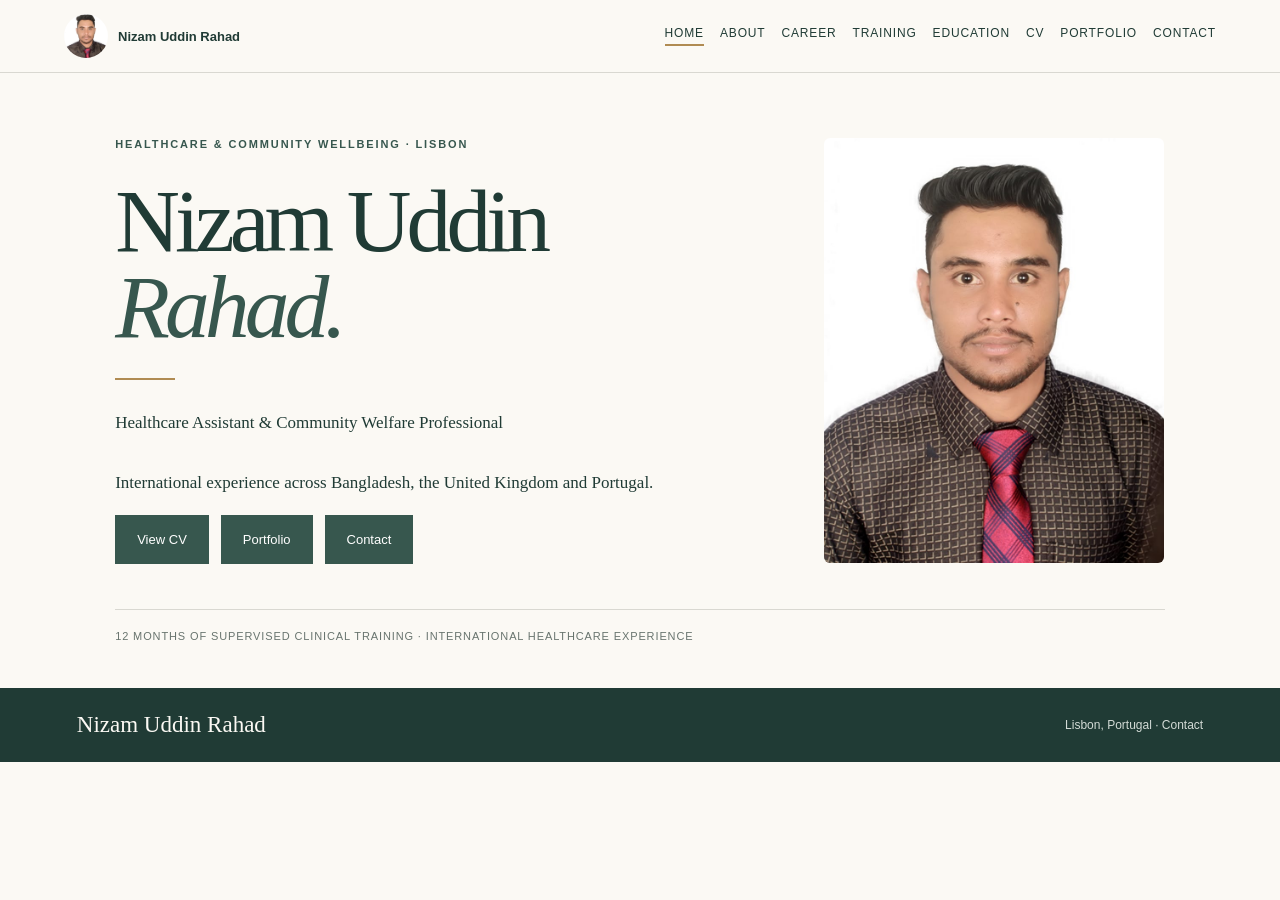
==== commit e9d52a3a: "Improve index.html navigation and recruiter information" ====
--- a/index.html
+++ b/index.html
@@ -1 +1 @@
-<!doctype html><html lang="en"><head><meta charset="utf-8"><meta name="viewport" content="width=device-width,initial-scale=1"><title>Nizam Uddin Rahad | Healthcare & Community Welfare</title><meta name="description" content="Professional profile of Nizam Uddin Rahad, healthcare assistant and community welfare professional in Lisbon."><link rel="stylesheet" href="styles.css"></head><body><header><a class="logo" href="index.html"><img src="WhatsApp%20Image%202026-11-03%20at%2011.22.22%20PM.jpeg" alt="Rahad" style="width:46px;height:46px;object-fit:cover;object-position:center 30%;border-radius:50%;vertical-align:middle"></a><nav><a href="index.html">Home</a><a href="about.html">About</a><a href="career.html">Career</a><a href="training.html">Training</a><a href="education.html">Education</a><a href="cv.html">CV</a><a href="portfolio.html">Portfolio</a></nav></header><main><section class="hero" style="position:relative"><img src="WhatsApp%20Image%202026-11-03%20at%2011.22.22%20PM.jpeg" alt="Nizam Uddin Rahad" style="width:clamp(110px,22vw,260px);height:auto;align-self:flex-end;margin-bottom:20px;border-radius:4px"><p class="overline">HEALTHCARE & COMMUNITY WELLBEING · LISBON, PORTUGAL</p><h1>Nizam Uddin<br><em>Rahad.</em></h1><div class="accent"></div><p class="intro">A foundation in clinical care.<br>A commitment to community health.</p><a class="button" href="cv.html">View / Save CV</a><a class="button" href="career.html">Explore professional experience &nbsp; ↗</a><p class="hero-bottom">HEALTHCARE ASSISTANT EXPERIENCE <span>•</span> COMMUNITY HEALTH COORDINATION</p></section></main><footer><strong>Nizam Uddin Rahad</strong><span>Lisbon, Portugal · Healthcare & Community Welfare</span></footer></body></html>+<!doctype html><html lang="en"><head><meta charset="utf-8"><meta name="viewport" content="width=device-width,initial-scale=1"><title>Nizam Uddin Rahad | Healthcare & Community Welfare</title><meta name="description" content="Professional profile of Nizam Uddin Rahad, healthcare assistant and community welfare professional in Lisbon."><link rel="stylesheet" href="styles.css"><link rel="stylesheet" href="shared.css"><link rel="canonical" href="https://nizam-uddin-rahad.vercel.app/"><link rel="icon" href="WhatsApp%20Image%202026-11-03%20at%2011.22.22%20PM.jpeg"></head><body><header class="shared-header"><a class="brand" href="index.html"><img src="WhatsApp%20Image%202026-11-03%20at%2011.22.22%20PM.jpeg" alt="Profile portrait"><span>Nizam Uddin Rahad</span></a><details class="mobile-menu"><summary>Menu</summary><a href="index.html" aria-current="page">Home</a><a href="about.html">About</a><a href="career.html">Career</a><a href="training.html">Training</a><a href="education.html">Education</a><a href="cv.html">CV</a><a href="portfolio.html">Portfolio</a><a href="contact.html">Contact</a></details><nav class="desktop-menu"><a href="index.html" aria-current="page">Home</a><a href="about.html">About</a><a href="career.html">Career</a><a href="training.html">Training</a><a href="education.html">Education</a><a href="cv.html">CV</a><a href="portfolio.html">Portfolio</a><a href="contact.html">Contact</a></nav></header><main><section class="hero"><div class="hero-grid"><div><p class="overline">HEALTHCARE & COMMUNITY WELLBEING · LISBON</p><h1>Nizam Uddin<br><em>Rahad.</em></h1><div class="accent"></div><p class="intro">Healthcare Assistant & Community Welfare Professional</p><p>International experience across Bangladesh, the United Kingdom and Portugal.</p><div class="hero-actions"><a class="button" href="cv.html">View CV</a><a class="button" href="portfolio.html">Portfolio</a><a class="button" href="contact.html">Contact</a></div></div><img src="WhatsApp%20Image%202026-11-03%20at%2011.22.22%20PM.jpeg" alt="Professional portrait"></div><p class="hero-bottom">12 MONTHS OF SUPERVISED CLINICAL TRAINING · INTERNATIONAL HEALTHCARE EXPERIENCE</p></section></main><footer class="shared-footer"><strong>Nizam Uddin Rahad</strong><span>Lisbon, Portugal · <a href="contact.html">Contact</a></span></footer></body></html>
--- a/shared.css
+++ b/shared.css
@@ -0,0 +1 @@
+.shared-header{position:sticky;top:0;z-index:20;background:#fbf9f4;color:#203b35;display:flex;align-items:center;justify-content:space-between;gap:20px;padding:14px 5%;border-bottom:1px solid #d9d8d1;font:13px Arial,sans-serif}.brand{display:flex;align-items:center;gap:10px;text-decoration:none;color:inherit;font-weight:600;white-space:nowrap}.brand img{width:44px;height:44px;object-fit:cover;object-position:center 30%;border-radius:50%}.desktop-menu{display:flex;gap:16px;flex-wrap:wrap}.shared-header a{color:inherit;text-decoration:none}.shared-header a[aria-current=page]{border-bottom:2px solid #b08b52;padding-bottom:4px}.mobile-menu{display:none}.shared-footer{display:flex;justify-content:space-between;gap:15px;padding:24px 6%;background:#203b35;color:#fbf9f4}.shared-footer a{color:inherit}.proposed{font-size:13px!important;color:#68746e}.hero-grid{display:grid;grid-template-columns:1.3fr .7fr;gap:7%;align-items:center;width:100%}.hero-grid img{width:100%;max-width:340px;border-radius:6px;justify-self:center}.hero-actions{display:flex;flex-wrap:wrap;gap:12px}.hero-grid h1{font-size:clamp(48px,7vw,100px)}.hero-grid .intro{font-size:23px}.hero{min-height:0;padding:65px 9% 35px}.hero-bottom{margin-top:45px}.language-section{clear:both}a:focus-visible,button:focus-visible,summary:focus-visible{outline:3px solid #b08b52;outline-offset:4px}@media(max-width:900px){.desktop-menu{display:none}.mobile-menu{display:block}.mobile-menu[open]{position:relative}.mobile-menu a{display:block;padding:9px}.mobile-menu summary{cursor:pointer}.hero-grid{grid-template-columns:1fr}.hero-grid img{max-width:220px;grid-row:1}.shared-footer{flex-direction:column}}@media print{.shared-header,.shared-footer,.toolbar{display:none!important}}
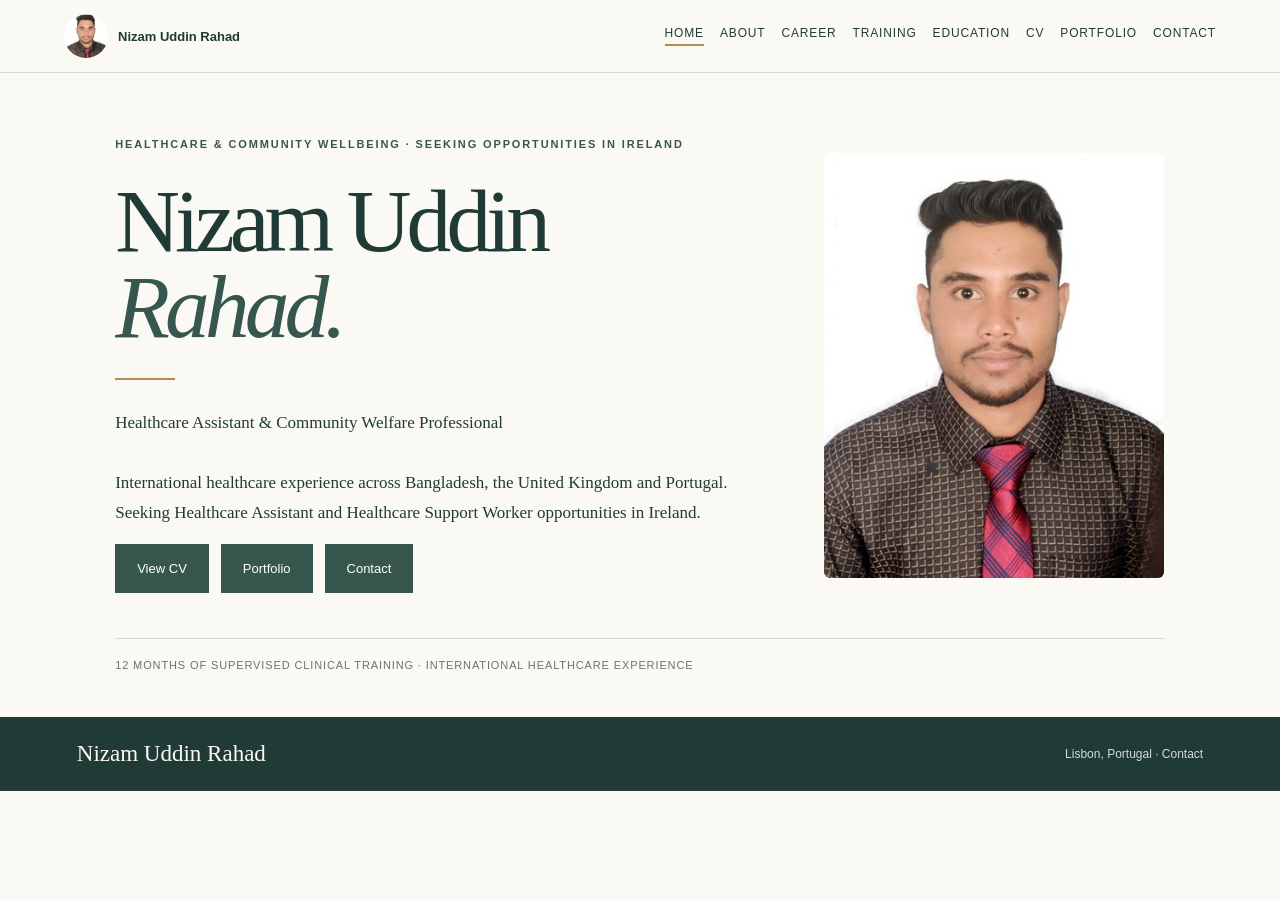
==== commit 1929b90e: "Ireland recruitment positioning, privacy and metadata improvements" ====
--- a/index.html
+++ b/index.html
@@ -1 +1 @@
-<!doctype html><html lang="en"><head><meta charset="utf-8"><meta name="viewport" content="width=device-width,initial-scale=1"><title>Nizam Uddin Rahad | Healthcare & Community Welfare</title><meta name="description" content="Professional profile of Nizam Uddin Rahad, healthcare assistant and community welfare professional in Lisbon."><link rel="stylesheet" href="styles.css"><link rel="stylesheet" href="shared.css"><link rel="canonical" href="https://nizam-uddin-rahad.vercel.app/"><link rel="icon" href="WhatsApp%20Image%202026-11-03%20at%2011.22.22%20PM.jpeg"></head><body><header class="shared-header"><a class="brand" href="index.html"><img src="WhatsApp%20Image%202026-11-03%20at%2011.22.22%20PM.jpeg" alt="Profile portrait"><span>Nizam Uddin Rahad</span></a><details class="mobile-menu"><summary>Menu</summary><a href="index.html" aria-current="page">Home</a><a href="about.html">About</a><a href="career.html">Career</a><a href="training.html">Training</a><a href="education.html">Education</a><a href="cv.html">CV</a><a href="portfolio.html">Portfolio</a><a href="contact.html">Contact</a></details><nav class="desktop-menu"><a href="index.html" aria-current="page">Home</a><a href="about.html">About</a><a href="career.html">Career</a><a href="training.html">Training</a><a href="education.html">Education</a><a href="cv.html">CV</a><a href="portfolio.html">Portfolio</a><a href="contact.html">Contact</a></nav></header><main><section class="hero"><div class="hero-grid"><div><p class="overline">HEALTHCARE & COMMUNITY WELLBEING · LISBON</p><h1>Nizam Uddin<br><em>Rahad.</em></h1><div class="accent"></div><p class="intro">Healthcare Assistant & Community Welfare Professional</p><p>International experience across Bangladesh, the United Kingdom and Portugal.</p><div class="hero-actions"><a class="button" href="cv.html">View CV</a><a class="button" href="portfolio.html">Portfolio</a><a class="button" href="contact.html">Contact</a></div></div><img src="WhatsApp%20Image%202026-11-03%20at%2011.22.22%20PM.jpeg" alt="Professional portrait"></div><p class="hero-bottom">12 MONTHS OF SUPERVISED CLINICAL TRAINING · INTERNATIONAL HEALTHCARE EXPERIENCE</p></section></main><footer class="shared-footer"><strong>Nizam Uddin Rahad</strong><span>Lisbon, Portugal · <a href="contact.html">Contact</a></span></footer></body></html>+<!doctype html><html lang="en"><head><meta charset="utf-8"><meta name="viewport" content="width=device-width,initial-scale=1"><title>Nizam Uddin Rahad | Healthcare & Community Welfare</title><meta name="description" content="Professional profile of Nizam Uddin Rahad, healthcare assistant and community welfare professional in Lisbon."><link rel="stylesheet" href="styles.css"><link rel="stylesheet" href="shared.css"><link rel="canonical" href="https://nizam-uddin-rahad.vercel.app/"><link rel="icon" href="WhatsApp%20Image%202026-11-03%20at%2011.22.22%20PM.jpeg"><meta property="og:title" content="Nizam Uddin Rahad | Healthcare & Community Welfare"><meta property="og:description" content="International healthcare assistant and community welfare professional seeking opportunities in Ireland."><meta property="og:type" content="website"><meta property="og:url" content="https://nizam-uddin-rahad.vercel.app/"><meta property="og:image" content="https://nizam-uddin-rahad.vercel.app/WhatsApp%20Image%202026-11-03%20at%2011.22.22%20PM.jpeg"><meta name="twitter:card" content="summary_large_image"><script type="application/ld+json">{"@context":"https://schema.org","@type":"Person","name":"Nizam Uddin Rahad","jobTitle":"Healthcare Assistant and Community Welfare Professional","url":"https://nizam-uddin-rahad.vercel.app/","address":{"@type":"PostalAddress","addressLocality":"Lisbon","addressCountry":"PT"}}</script></head><body><header class="shared-header"><a class="brand" href="index.html"><img src="WhatsApp%20Image%202026-11-03%20at%2011.22.22%20PM.jpeg" alt="Profile portrait"><span>Nizam Uddin Rahad</span></a><details class="mobile-menu"><summary>Menu</summary><a href="index.html" aria-current="page">Home</a><a href="about.html">About</a><a href="career.html">Career</a><a href="training.html">Training</a><a href="education.html">Education</a><a href="cv.html">CV</a><a href="portfolio.html">Portfolio</a><a href="contact.html">Contact</a></details><nav class="desktop-menu"><a href="index.html" aria-current="page">Home</a><a href="about.html">About</a><a href="career.html">Career</a><a href="training.html">Training</a><a href="education.html">Education</a><a href="cv.html">CV</a><a href="portfolio.html">Portfolio</a><a href="contact.html">Contact</a></nav></header><main><section class="hero"><div class="hero-grid"><div><p class="overline">HEALTHCARE & COMMUNITY WELLBEING · SEEKING OPPORTUNITIES IN IRELAND</p><h1>Nizam Uddin<br><em>Rahad.</em></h1><div class="accent"></div><p class="intro">Healthcare Assistant & Community Welfare Professional</p><p>International healthcare experience across Bangladesh, the United Kingdom and Portugal. Seeking Healthcare Assistant and Healthcare Support Worker opportunities in Ireland.</p><div class="hero-actions"><a class="button" href="cv.html">View CV</a><a class="button" href="portfolio.html">Portfolio</a><a class="button" href="contact.html">Contact</a></div></div><img src="WhatsApp%20Image%202026-11-03%20at%2011.22.22%20PM.jpeg" alt="Professional portrait"></div><p class="hero-bottom">12 MONTHS OF SUPERVISED CLINICAL TRAINING · INTERNATIONAL HEALTHCARE EXPERIENCE</p></section></main><footer class="shared-footer"><strong>Nizam Uddin Rahad</strong><span>Lisbon, Portugal · <a href="contact.html">Contact</a></span></footer></body></html>
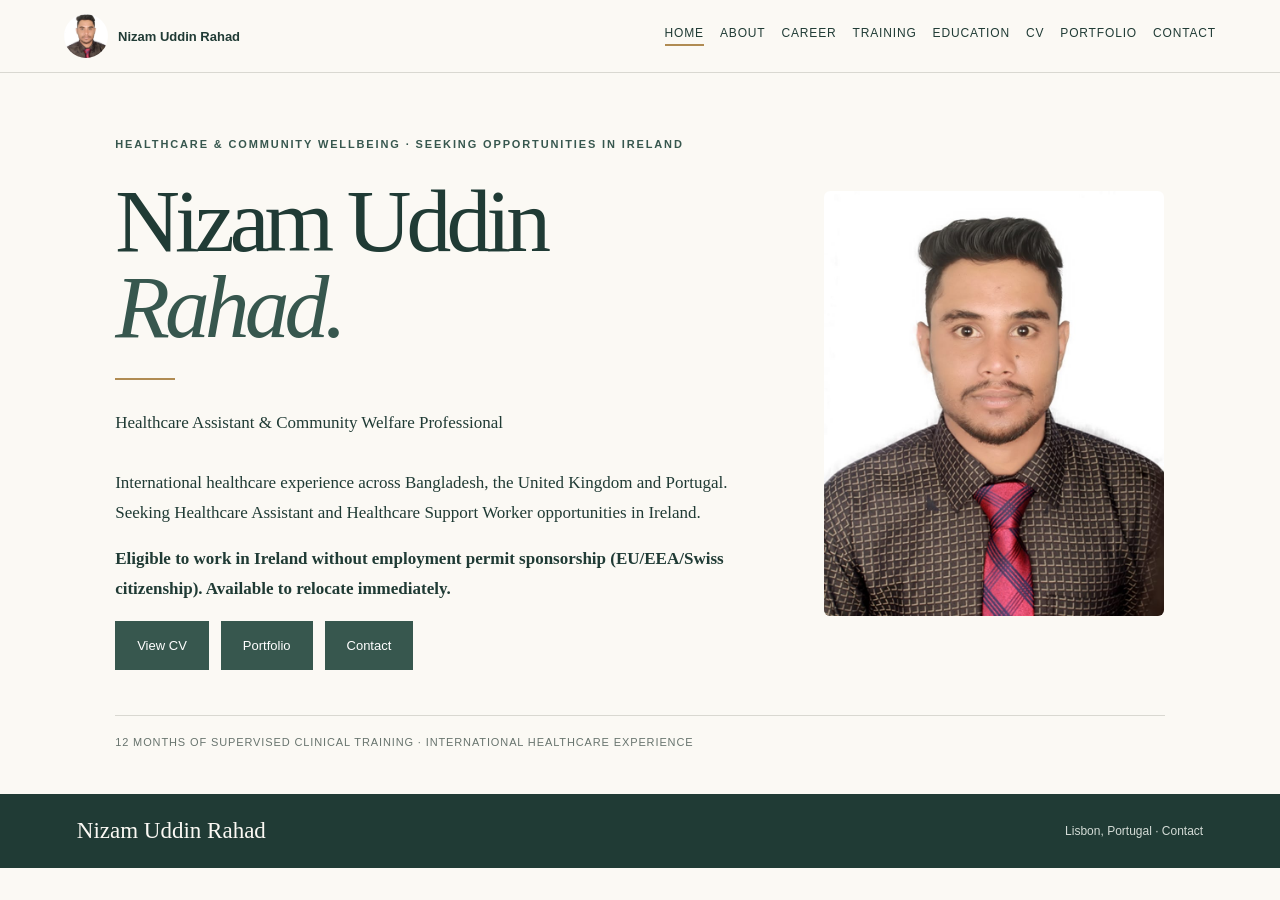
==== commit bd06aab0: "Update confirmed Irish work eligibility, relocation and UK employment dates" ====
--- a/index.html
+++ b/index.html
@@ -1 +1 @@
-<!doctype html><html lang="en"><head><meta charset="utf-8"><meta name="viewport" content="width=device-width,initial-scale=1"><title>Nizam Uddin Rahad | Healthcare & Community Welfare</title><meta name="description" content="Professional profile of Nizam Uddin Rahad, healthcare assistant and community welfare professional in Lisbon."><link rel="stylesheet" href="styles.css"><link rel="stylesheet" href="shared.css"><link rel="canonical" href="https://nizam-uddin-rahad.vercel.app/"><link rel="icon" href="WhatsApp%20Image%202026-11-03%20at%2011.22.22%20PM.jpeg"><meta property="og:title" content="Nizam Uddin Rahad | Healthcare & Community Welfare"><meta property="og:description" content="International healthcare assistant and community welfare professional seeking opportunities in Ireland."><meta property="og:type" content="website"><meta property="og:url" content="https://nizam-uddin-rahad.vercel.app/"><meta property="og:image" content="https://nizam-uddin-rahad.vercel.app/WhatsApp%20Image%202026-11-03%20at%2011.22.22%20PM.jpeg"><meta name="twitter:card" content="summary_large_image"><script type="application/ld+json">{"@context":"https://schema.org","@type":"Person","name":"Nizam Uddin Rahad","jobTitle":"Healthcare Assistant and Community Welfare Professional","url":"https://nizam-uddin-rahad.vercel.app/","address":{"@type":"PostalAddress","addressLocality":"Lisbon","addressCountry":"PT"}}</script></head><body><header class="shared-header"><a class="brand" href="index.html"><img src="WhatsApp%20Image%202026-11-03%20at%2011.22.22%20PM.jpeg" alt="Profile portrait"><span>Nizam Uddin Rahad</span></a><details class="mobile-menu"><summary>Menu</summary><a href="index.html" aria-current="page">Home</a><a href="about.html">About</a><a href="career.html">Career</a><a href="training.html">Training</a><a href="education.html">Education</a><a href="cv.html">CV</a><a href="portfolio.html">Portfolio</a><a href="contact.html">Contact</a></details><nav class="desktop-menu"><a href="index.html" aria-current="page">Home</a><a href="about.html">About</a><a href="career.html">Career</a><a href="training.html">Training</a><a href="education.html">Education</a><a href="cv.html">CV</a><a href="portfolio.html">Portfolio</a><a href="contact.html">Contact</a></nav></header><main><section class="hero"><div class="hero-grid"><div><p class="overline">HEALTHCARE & COMMUNITY WELLBEING · SEEKING OPPORTUNITIES IN IRELAND</p><h1>Nizam Uddin<br><em>Rahad.</em></h1><div class="accent"></div><p class="intro">Healthcare Assistant & Community Welfare Professional</p><p>International healthcare experience across Bangladesh, the United Kingdom and Portugal. Seeking Healthcare Assistant and Healthcare Support Worker opportunities in Ireland.</p><div class="hero-actions"><a class="button" href="cv.html">View CV</a><a class="button" href="portfolio.html">Portfolio</a><a class="button" href="contact.html">Contact</a></div></div><img src="WhatsApp%20Image%202026-11-03%20at%2011.22.22%20PM.jpeg" alt="Professional portrait"></div><p class="hero-bottom">12 MONTHS OF SUPERVISED CLINICAL TRAINING · INTERNATIONAL HEALTHCARE EXPERIENCE</p></section></main><footer class="shared-footer"><strong>Nizam Uddin Rahad</strong><span>Lisbon, Portugal · <a href="contact.html">Contact</a></span></footer></body></html>+<!doctype html><html lang="en"><head><meta charset="utf-8"><meta name="viewport" content="width=device-width,initial-scale=1"><title>Nizam Uddin Rahad | Healthcare & Community Welfare</title><meta name="description" content="Professional profile of Nizam Uddin Rahad, healthcare assistant and community welfare professional in Lisbon."><link rel="stylesheet" href="styles.css"><link rel="stylesheet" href="shared.css"><link rel="canonical" href="https://nizam-uddin-rahad.vercel.app/"><link rel="icon" href="WhatsApp%20Image%202026-11-03%20at%2011.22.22%20PM.jpeg"><meta property="og:title" content="Nizam Uddin Rahad | Healthcare & Community Welfare"><meta property="og:description" content="International healthcare assistant and community welfare professional seeking opportunities in Ireland."><meta property="og:type" content="website"><meta property="og:url" content="https://nizam-uddin-rahad.vercel.app/"><meta property="og:image" content="https://nizam-uddin-rahad.vercel.app/WhatsApp%20Image%202026-11-03%20at%2011.22.22%20PM.jpeg"><meta name="twitter:card" content="summary_large_image"><script type="application/ld+json">{"@context":"https://schema.org","@type":"Person","name":"Nizam Uddin Rahad","jobTitle":"Healthcare Assistant and Community Welfare Professional","url":"https://nizam-uddin-rahad.vercel.app/","address":{"@type":"PostalAddress","addressLocality":"Lisbon","addressCountry":"PT"}}</script></head><body><header class="shared-header"><a class="brand" href="index.html"><img src="WhatsApp%20Image%202026-11-03%20at%2011.22.22%20PM.jpeg" alt="Profile portrait"><span>Nizam Uddin Rahad</span></a><details class="mobile-menu"><summary>Menu</summary><a href="index.html" aria-current="page">Home</a><a href="about.html">About</a><a href="career.html">Career</a><a href="training.html">Training</a><a href="education.html">Education</a><a href="cv.html">CV</a><a href="portfolio.html">Portfolio</a><a href="contact.html">Contact</a></details><nav class="desktop-menu"><a href="index.html" aria-current="page">Home</a><a href="about.html">About</a><a href="career.html">Career</a><a href="training.html">Training</a><a href="education.html">Education</a><a href="cv.html">CV</a><a href="portfolio.html">Portfolio</a><a href="contact.html">Contact</a></nav></header><main><section class="hero"><div class="hero-grid"><div><p class="overline">HEALTHCARE & COMMUNITY WELLBEING · SEEKING OPPORTUNITIES IN IRELAND</p><h1>Nizam Uddin<br><em>Rahad.</em></h1><div class="accent"></div><p class="intro">Healthcare Assistant & Community Welfare Professional</p><p>International healthcare experience across Bangladesh, the United Kingdom and Portugal. Seeking Healthcare Assistant and Healthcare Support Worker opportunities in Ireland.</p><p class="recruitment-status"><strong>Eligible to work in Ireland without employment permit sponsorship (EU/EEA/Swiss citizenship). Available to relocate immediately.</strong></p><div class="hero-actions"><a class="button" href="cv.html">View CV</a><a class="button" href="portfolio.html">Portfolio</a><a class="button" href="contact.html">Contact</a></div></div><img src="WhatsApp%20Image%202026-11-03%20at%2011.22.22%20PM.jpeg" alt="Professional portrait"></div><p class="hero-bottom">12 MONTHS OF SUPERVISED CLINICAL TRAINING · INTERNATIONAL HEALTHCARE EXPERIENCE</p></section></main><footer class="shared-footer"><strong>Nizam Uddin Rahad</strong><span>Lisbon, Portugal · <a href="contact.html">Contact</a></span></footer></body></html>
--- a/shared.css
+++ b/shared.css
@@ -1 +1 @@
-.shared-header{position:sticky;top:0;z-index:20;background:#fbf9f4;color:#203b35;display:flex;align-items:center;justify-content:space-between;gap:20px;padding:14px 5%;border-bottom:1px solid #d9d8d1;font:13px Arial,sans-serif}.brand{display:flex;align-items:center;gap:10px;text-decoration:none;color:inherit;font-weight:600;white-space:nowrap}.brand img{width:44px;height:44px;object-fit:cover;object-position:center 30%;border-radius:50%}.desktop-menu{display:flex;gap:16px;flex-wrap:wrap}.shared-header a{color:inherit;text-decoration:none}.shared-header a[aria-current=page]{border-bottom:2px solid #b08b52;padding-bottom:4px}.mobile-menu{display:none}.shared-footer{display:flex;justify-content:space-between;gap:15px;padding:24px 6%;background:#203b35;color:#fbf9f4}.shared-footer a{color:inherit}.proposed{font-size:13px!important;color:#68746e}.hero-grid{display:grid;grid-template-columns:1.3fr .7fr;gap:7%;align-items:center;width:100%}.hero-grid img{width:100%;max-width:340px;border-radius:6px;justify-self:center}.hero-actions{display:flex;flex-wrap:wrap;gap:12px}.hero-grid h1{font-size:clamp(48px,7vw,100px)}.hero-grid .intro{font-size:23px}.hero{min-height:0;padding:65px 9% 35px}.hero-bottom{margin-top:45px}.language-section{clear:both}a:focus-visible,button:focus-visible,summary:focus-visible{outline:3px solid #b08b52;outline-offset:4px}@media(max-width:900px){.desktop-menu{display:none}.mobile-menu{display:block}.mobile-menu[open]{position:relative}.mobile-menu a{display:block;padding:9px}.mobile-menu summary{cursor:pointer}.hero-grid{grid-template-columns:1fr}.hero-grid img{max-width:220px;grid-row:1}.shared-footer{flex-direction:column}}@media print{.shared-header,.shared-footer,.toolbar{display:none!important}}+.shared-header{position:sticky;top:0;z-index:20;background:#fbf9f4;color:#203b35;display:flex;align-items:center;justify-content:space-between;gap:20px;padding:14px 5%;border-bottom:1px solid #d9d8d1;font:13px Arial,sans-serif}.brand{display:flex;align-items:center;gap:10px;text-decoration:none;color:inherit;font-weight:600;white-space:nowrap}.brand img{width:44px;height:44px;object-fit:cover;object-position:center 30%;border-radius:50%}.desktop-menu{display:flex;gap:16px;flex-wrap:wrap}.shared-header a{color:inherit;text-decoration:none}.shared-header a[aria-current=page]{border-bottom:2px solid #b08b52;padding-bottom:4px}.mobile-menu{display:none}.shared-footer{display:flex;justify-content:space-between;gap:15px;padding:24px 6%;background:#203b35;color:#fbf9f4}.shared-footer a{color:inherit}.proposed{font-size:13px!important;color:#68746e}.hero-grid{display:grid;grid-template-columns:1.3fr .7fr;gap:7%;align-items:center;width:100%}.hero-grid img{width:100%;max-width:340px;border-radius:6px;justify-self:center}.hero-actions{display:flex;flex-wrap:wrap;gap:12px}.hero-grid h1{font-size:clamp(48px,7vw,100px)}.hero-grid .intro{font-size:23px}.hero{min-height:0;padding:65px 9% 35px}.hero-bottom{margin-top:45px}.language-section{clear:both}a:focus-visible,button:focus-visible,summary:focus-visible{outline:3px solid #b08b52;outline-offset:4px}@media(max-width:900px){.desktop-menu{display:none}.mobile-menu{display:block}.mobile-menu[open]{position:relative}.mobile-menu a{display:block;padding:9px}.mobile-menu summary{cursor:pointer}.hero-grid{grid-template-columns:1fr}.hero-grid img{max-width:220px;grid-row:1}.shared-footer{flex-direction:column}}@media print{.shared-header,.shared-footer,.toolbar{display:none!important}}@media(max-width:900px){.shared-header{position:sticky;gap:8px;padding:10px 4%}.brand{white-space:normal;font-size:12px}.mobile-menu[open]{position:static}.mobile-menu[open] a{background:#fbf9f4}.mobile-menu[open]{max-height:70vh;overflow:auto}.shared-header:has(.mobile-menu[open]){align-items:flex-start}}
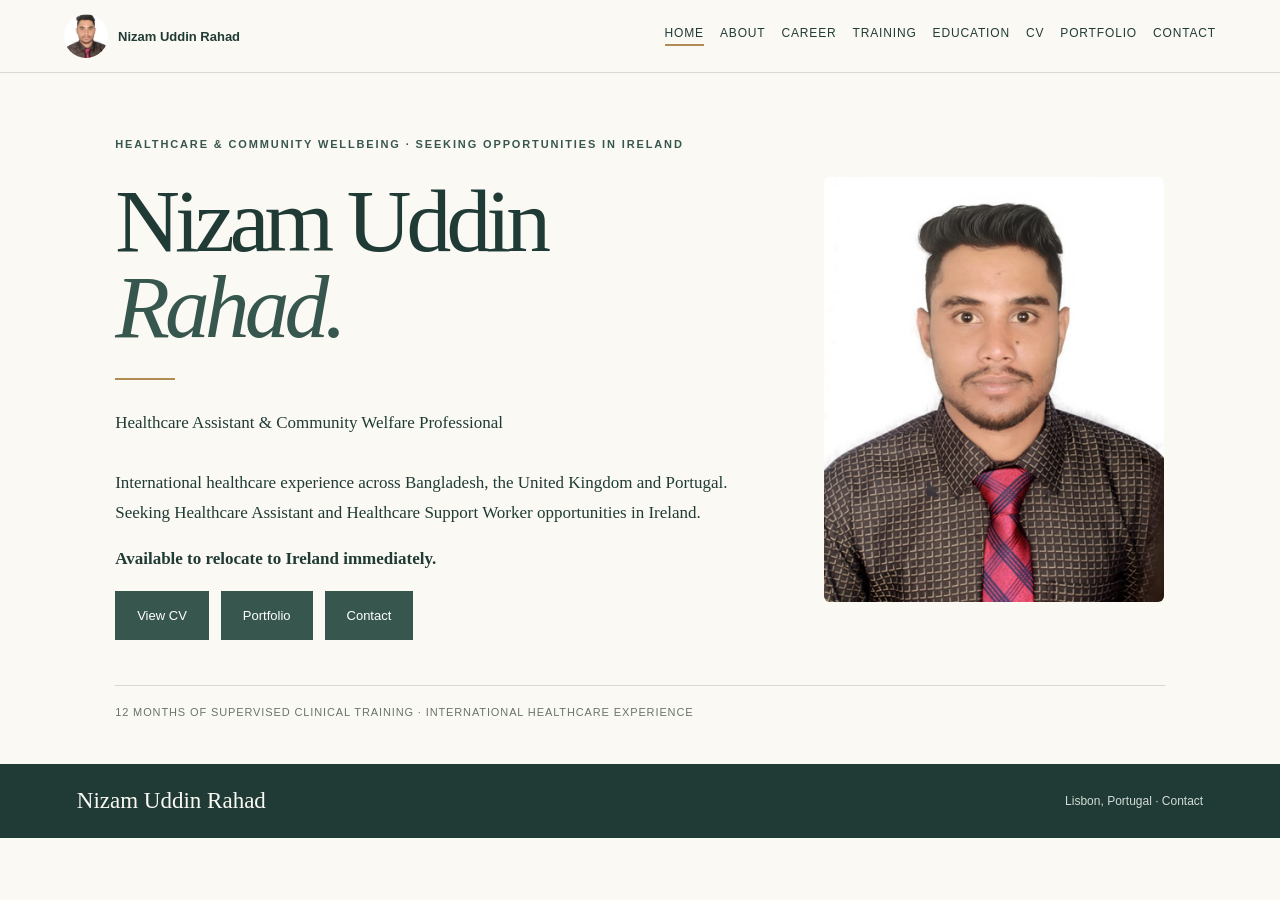
==== commit 9bff39f9: "Remove citizenship and work permit status from public profile" ====
--- a/index.html
+++ b/index.html
@@ -1 +1 @@
-<!doctype html><html lang="en"><head><meta charset="utf-8"><meta name="viewport" content="width=device-width,initial-scale=1"><title>Nizam Uddin Rahad | Healthcare & Community Welfare</title><meta name="description" content="Professional profile of Nizam Uddin Rahad, healthcare assistant and community welfare professional in Lisbon."><link rel="stylesheet" href="styles.css"><link rel="stylesheet" href="shared.css"><link rel="canonical" href="https://nizam-uddin-rahad.vercel.app/"><link rel="icon" href="WhatsApp%20Image%202026-11-03%20at%2011.22.22%20PM.jpeg"><meta property="og:title" content="Nizam Uddin Rahad | Healthcare & Community Welfare"><meta property="og:description" content="International healthcare assistant and community welfare professional seeking opportunities in Ireland."><meta property="og:type" content="website"><meta property="og:url" content="https://nizam-uddin-rahad.vercel.app/"><meta property="og:image" content="https://nizam-uddin-rahad.vercel.app/WhatsApp%20Image%202026-11-03%20at%2011.22.22%20PM.jpeg"><meta name="twitter:card" content="summary_large_image"><script type="application/ld+json">{"@context":"https://schema.org","@type":"Person","name":"Nizam Uddin Rahad","jobTitle":"Healthcare Assistant and Community Welfare Professional","url":"https://nizam-uddin-rahad.vercel.app/","address":{"@type":"PostalAddress","addressLocality":"Lisbon","addressCountry":"PT"}}</script></head><body><header class="shared-header"><a class="brand" href="index.html"><img src="WhatsApp%20Image%202026-11-03%20at%2011.22.22%20PM.jpeg" alt="Profile portrait"><span>Nizam Uddin Rahad</span></a><details class="mobile-menu"><summary>Menu</summary><a href="index.html" aria-current="page">Home</a><a href="about.html">About</a><a href="career.html">Career</a><a href="training.html">Training</a><a href="education.html">Education</a><a href="cv.html">CV</a><a href="portfolio.html">Portfolio</a><a href="contact.html">Contact</a></details><nav class="desktop-menu"><a href="index.html" aria-current="page">Home</a><a href="about.html">About</a><a href="career.html">Career</a><a href="training.html">Training</a><a href="education.html">Education</a><a href="cv.html">CV</a><a href="portfolio.html">Portfolio</a><a href="contact.html">Contact</a></nav></header><main><section class="hero"><div class="hero-grid"><div><p class="overline">HEALTHCARE & COMMUNITY WELLBEING · SEEKING OPPORTUNITIES IN IRELAND</p><h1>Nizam Uddin<br><em>Rahad.</em></h1><div class="accent"></div><p class="intro">Healthcare Assistant & Community Welfare Professional</p><p>International healthcare experience across Bangladesh, the United Kingdom and Portugal. Seeking Healthcare Assistant and Healthcare Support Worker opportunities in Ireland.</p><p class="recruitment-status"><strong>Eligible to work in Ireland without employment permit sponsorship (EU/EEA/Swiss citizenship). Available to relocate immediately.</strong></p><div class="hero-actions"><a class="button" href="cv.html">View CV</a><a class="button" href="portfolio.html">Portfolio</a><a class="button" href="contact.html">Contact</a></div></div><img src="WhatsApp%20Image%202026-11-03%20at%2011.22.22%20PM.jpeg" alt="Professional portrait"></div><p class="hero-bottom">12 MONTHS OF SUPERVISED CLINICAL TRAINING · INTERNATIONAL HEALTHCARE EXPERIENCE</p></section></main><footer class="shared-footer"><strong>Nizam Uddin Rahad</strong><span>Lisbon, Portugal · <a href="contact.html">Contact</a></span></footer></body></html>+<!doctype html><html lang="en"><head><meta charset="utf-8"><meta name="viewport" content="width=device-width,initial-scale=1"><title>Nizam Uddin Rahad | Healthcare & Community Welfare</title><meta name="description" content="Professional profile of Nizam Uddin Rahad, healthcare assistant and community welfare professional in Lisbon."><link rel="stylesheet" href="styles.css"><link rel="stylesheet" href="shared.css"><link rel="canonical" href="https://nizam-uddin-rahad.vercel.app/"><link rel="icon" href="WhatsApp%20Image%202026-11-03%20at%2011.22.22%20PM.jpeg"><meta property="og:title" content="Nizam Uddin Rahad | Healthcare & Community Welfare"><meta property="og:description" content="International healthcare assistant and community welfare professional seeking opportunities in Ireland."><meta property="og:type" content="website"><meta property="og:url" content="https://nizam-uddin-rahad.vercel.app/"><meta property="og:image" content="https://nizam-uddin-rahad.vercel.app/WhatsApp%20Image%202026-11-03%20at%2011.22.22%20PM.jpeg"><meta name="twitter:card" content="summary_large_image"><script type="application/ld+json">{"@context":"https://schema.org","@type":"Person","name":"Nizam Uddin Rahad","jobTitle":"Healthcare Assistant and Community Welfare Professional","url":"https://nizam-uddin-rahad.vercel.app/","address":{"@type":"PostalAddress","addressLocality":"Lisbon","addressCountry":"PT"}}</script></head><body><header class="shared-header"><a class="brand" href="index.html"><img src="WhatsApp%20Image%202026-11-03%20at%2011.22.22%20PM.jpeg" alt="Profile portrait"><span>Nizam Uddin Rahad</span></a><details class="mobile-menu"><summary>Menu</summary><a href="index.html" aria-current="page">Home</a><a href="about.html">About</a><a href="career.html">Career</a><a href="training.html">Training</a><a href="education.html">Education</a><a href="cv.html">CV</a><a href="portfolio.html">Portfolio</a><a href="contact.html">Contact</a></details><nav class="desktop-menu"><a href="index.html" aria-current="page">Home</a><a href="about.html">About</a><a href="career.html">Career</a><a href="training.html">Training</a><a href="education.html">Education</a><a href="cv.html">CV</a><a href="portfolio.html">Portfolio</a><a href="contact.html">Contact</a></nav></header><main><section class="hero"><div class="hero-grid"><div><p class="overline">HEALTHCARE & COMMUNITY WELLBEING · SEEKING OPPORTUNITIES IN IRELAND</p><h1>Nizam Uddin<br><em>Rahad.</em></h1><div class="accent"></div><p class="intro">Healthcare Assistant & Community Welfare Professional</p><p>International healthcare experience across Bangladesh, the United Kingdom and Portugal. Seeking Healthcare Assistant and Healthcare Support Worker opportunities in Ireland.</p><p class="recruitment-status"><strong>Available to relocate to Ireland immediately.</strong></p><div class="hero-actions"><a class="button" href="cv.html">View CV</a><a class="button" href="portfolio.html">Portfolio</a><a class="button" href="contact.html">Contact</a></div></div><img src="WhatsApp%20Image%202026-11-03%20at%2011.22.22%20PM.jpeg" alt="Professional portrait"></div><p class="hero-bottom">12 MONTHS OF SUPERVISED CLINICAL TRAINING · INTERNATIONAL HEALTHCARE EXPERIENCE</p></section></main><footer class="shared-footer"><strong>Nizam Uddin Rahad</strong><span>Lisbon, Portugal · <a href="contact.html">Contact</a></span></footer></body></html>
